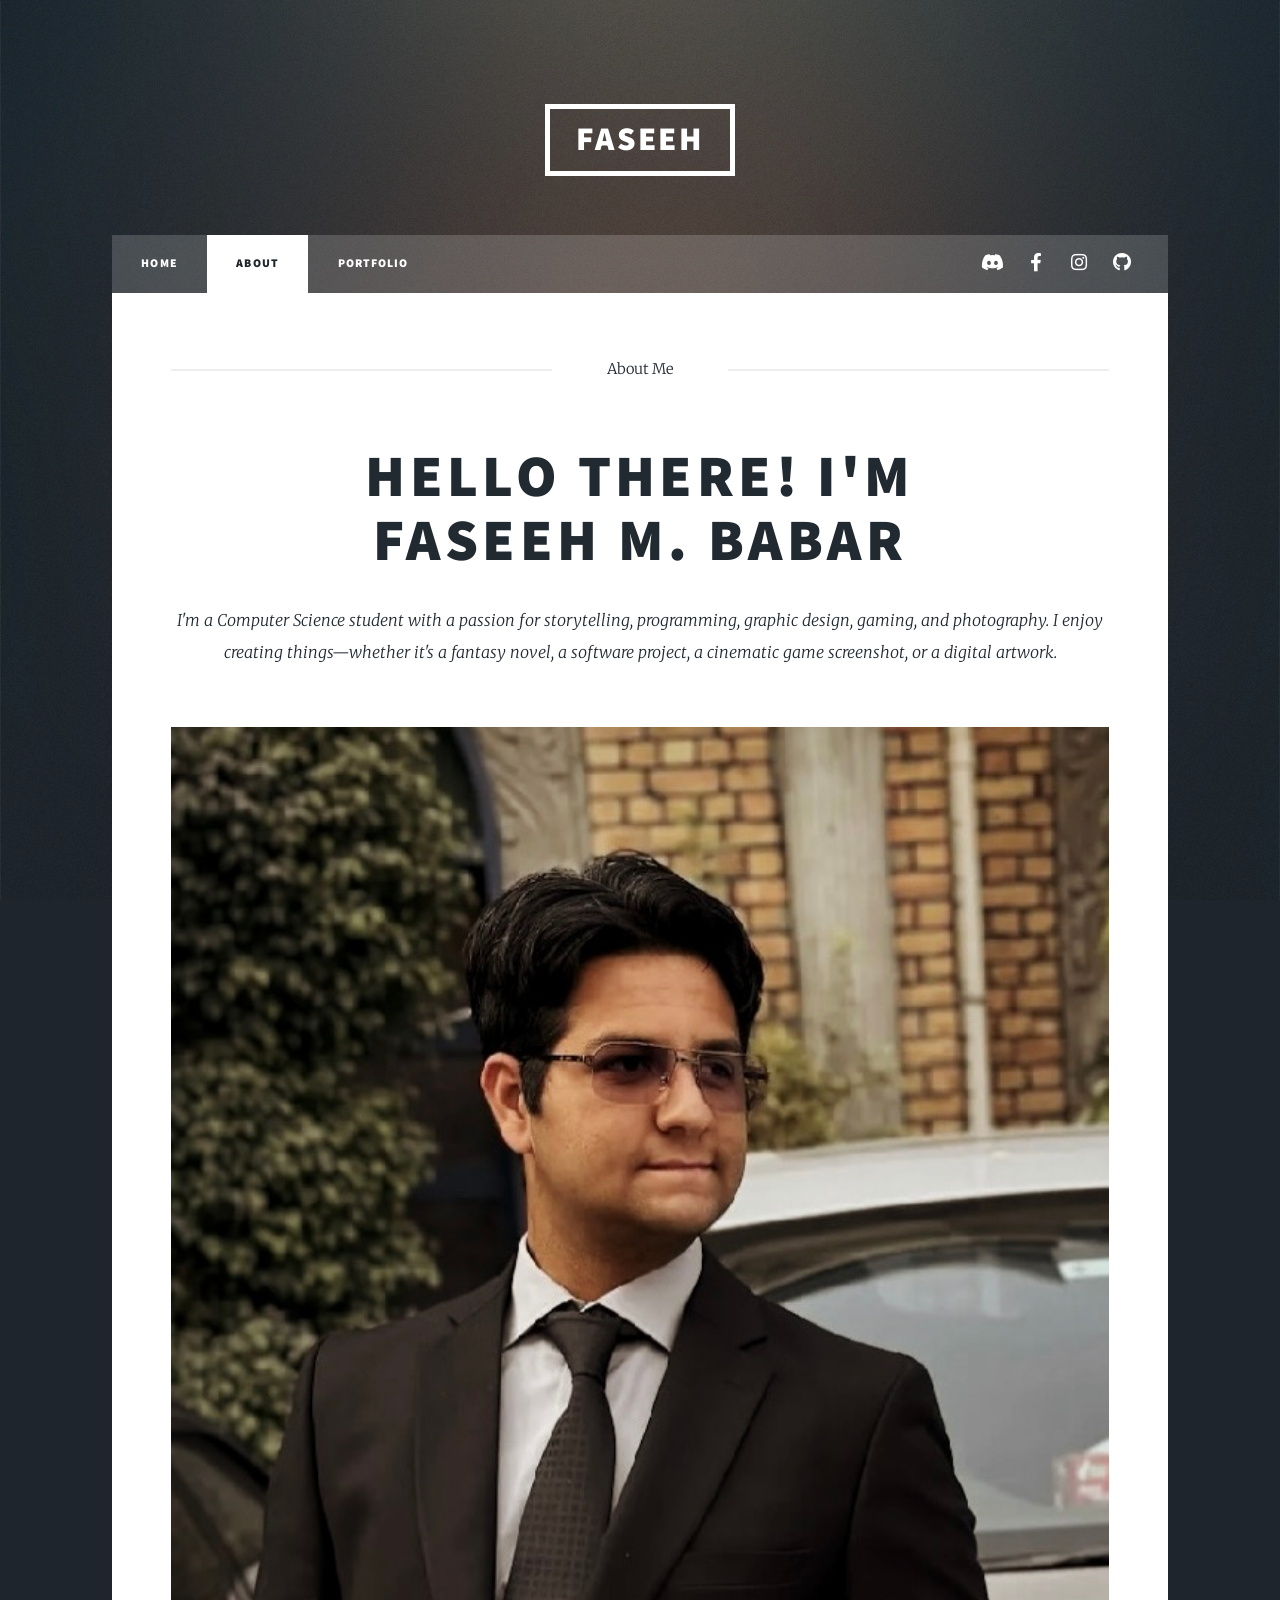
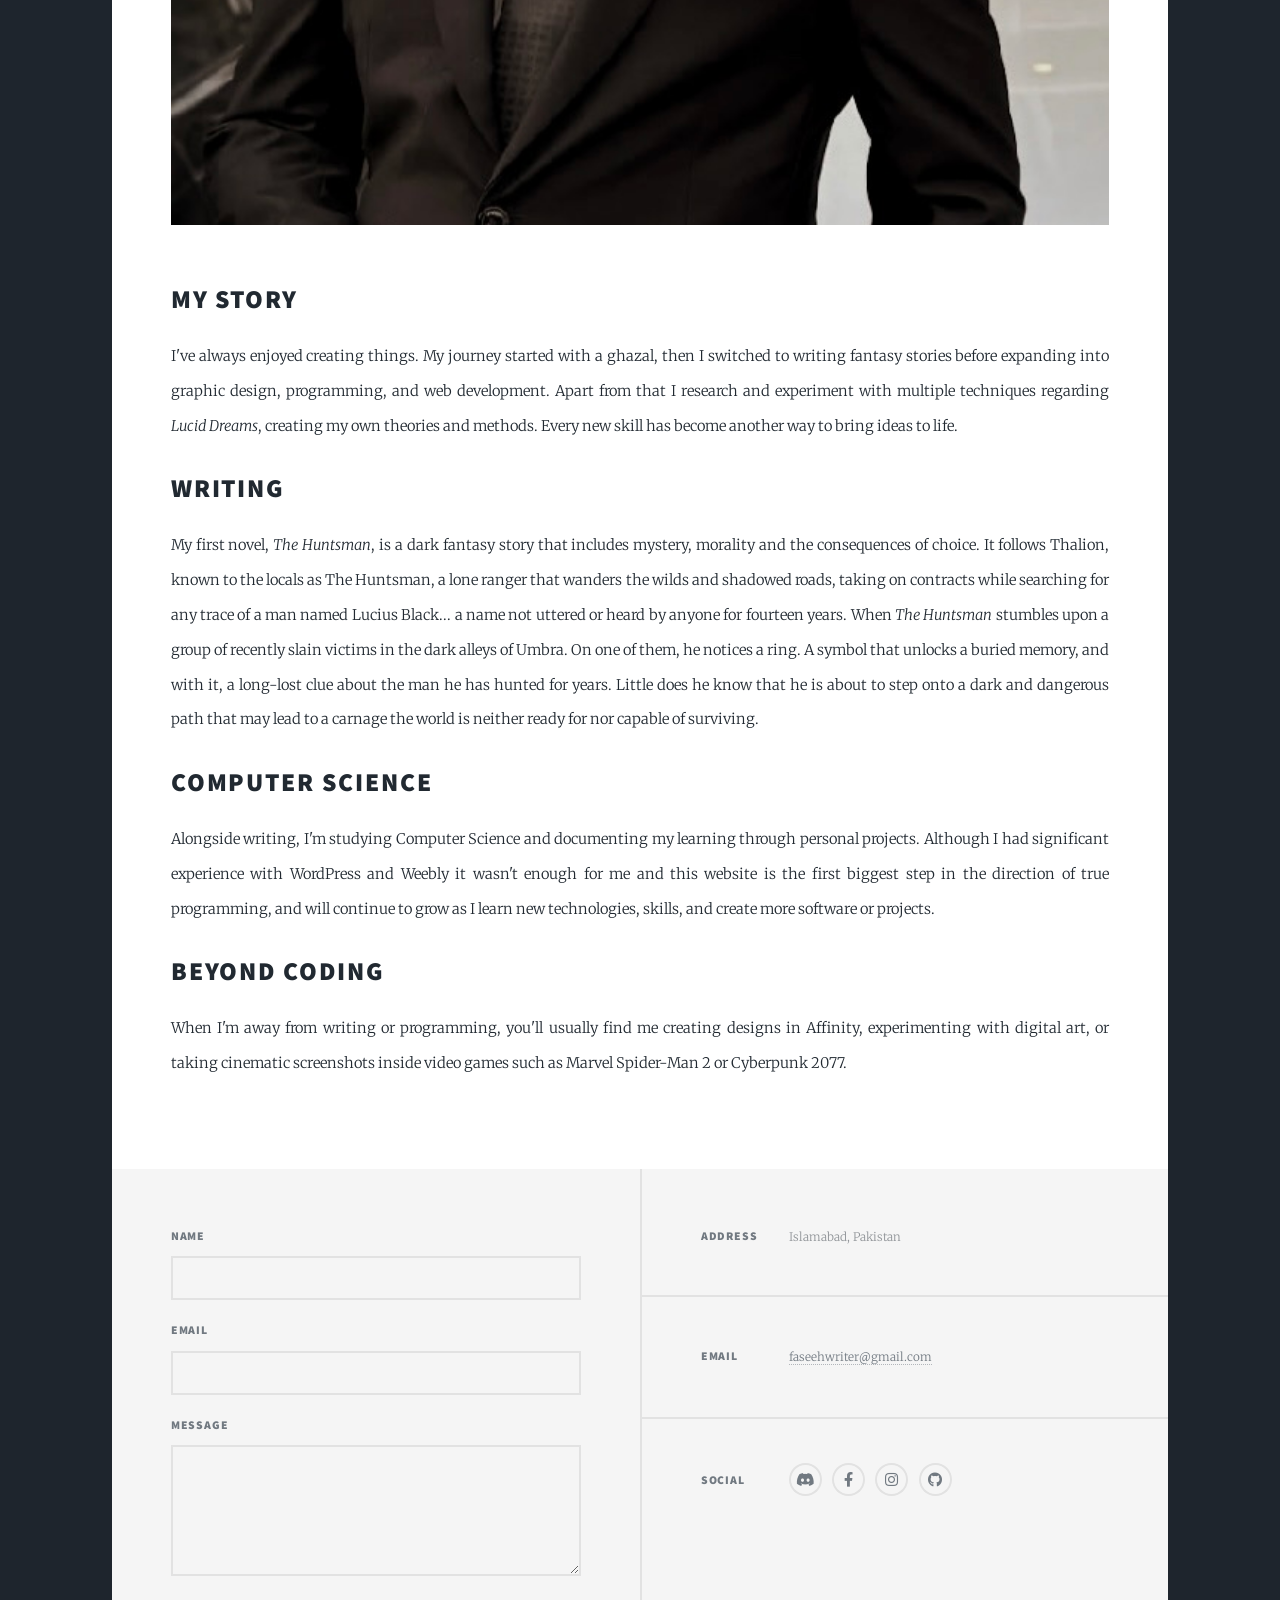
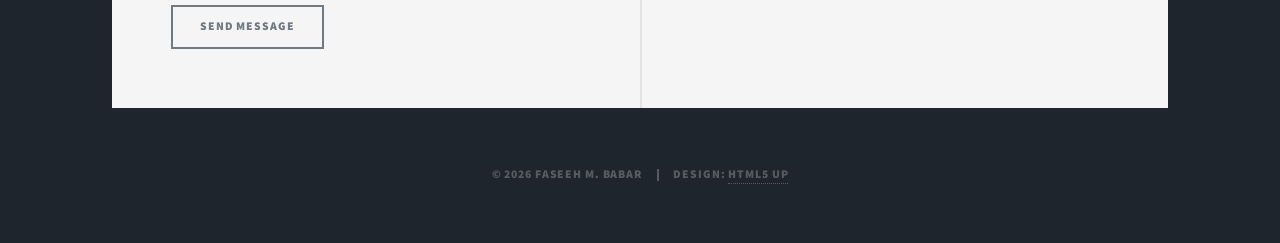
==== about.html @ bdb9bdc7 "Renamed files" ====
<!DOCTYPE HTML>
<!--
	Massively by HTML5 UP
	html5up.net | @ajlkn
	Free for personal and commercial use under the CCA 3.0 license (html5up.net/license)
-->
<html>
	<head>
		<title>About Faseeh Babar | Author, Writer &amp, Creator</title>
		<meta charset="utf-8" />
		<meta name="viewport" content="width=device-width, initial-scale=1" />
		<meta name="description" content="Learn more about Faseeh Babar, author of The Huntsman, and explore his journey as a Computer Science student, designer, and creator." />
		<meta name="author" content="Faseeh Babar" />
		<link rel="icon" href="images/favicon.png" type="image/png" />
		<link rel="canonical" href="https://faseehmbabar.github.io/about.html" />
		<link rel="stylesheet" href="assets/css/main.css" />
		<noscript><link rel="stylesheet" href="assets/css/noscript.css" /></noscript>
	</head>
	<body class="is-preload">

		<!-- Wrapper -->
			<div id="wrapper">

				<!-- Header -->
					<header id="header">
						<a href="index.html" class="logo">Faseeh</a>
					</header>

				<!-- Nav -->
					<nav id="nav">
						<ul class="links">
							<li><a href="index.html">Home</a></li>
							<li class="active"><a href="about.html">About</a></li>
							<li><a href="portfolio.html">Portfolio</a></li>
						</ul>
						<ul class="icons">
							<li><a href="https://discordapp.com/users/881889979343700059" class="icon brands fa-discord"><span class="label">Discord</span></a></li>
							<li><a href="https://facebook.com/faseeh.m.babar" class="icon brands fa-facebook-f"><span class="label">Facebook</span></a></li>
							<li><a href="https://instagram.com/faseeh.m.babar" class="icon brands fa-instagram"><span class="label">Instagram</span></a></li>
							<li><a href="https://github.com/faseehmbabar" class="icon brands fa-github"><span class="label">GitHub</span></a></li>
						</ul>
					</nav>

				<!-- Main -->
					<div id="main">

						<!-- Post -->
							<section class="post">
								<header class="major">
									<span class="date">About Me</span>
									<h1>Hello There! I'm<br />
									Faseeh M. Babar</h1>
									<p>I'm a Computer Science student with a passion for
                                    storytelling, programming, graphic design, gaming, and photography.
                                     I enjoy creating things—whether it's a fantasy novel, a software
    						        project, a cinematic game screenshot, or a digital artwork.</p>
								</header>
								<div class="image main"><img src="images/pic01.jpg" alt="Faseeh Muhammad Babar" /></div>
								<h2>My Story</h2>
								<p> I've always enjoyed creating things. My journey started with a ghazal, then I switched to writing fantasy stories before expanding into graphic design, programming, and web development. Apart from that I research and experiment with multiple techniques regarding <em>Lucid Dreams</em>, creating my own theories and methods. Every new skill has become another way to bring ideas to life.</p>
								<h2>Writing</h2>
								<p>My first novel, <em>The Huntsman</em>, is a dark fantasy story that includes mystery, morality and the consequences of choice. It follows Thalion, known to the locals as The Huntsman, a lone ranger that wanders the wilds and shadowed roads, taking on contracts while searching for any trace of a man named Lucius Black... a name not uttered or heard by anyone for fourteen years. When <em>The Huntsman</em> stumbles upon a group of recently slain victims in the dark alleys of Umbra. On one of them, he notices a ring. A symbol that unlocks a buried memory, and with it, a long-lost clue about the man he has hunted for years. Little does he know that he is about to step onto a dark and dangerous path that may lead to a carnage the world is neither ready for nor capable of surviving.</p>
								<h2>Computer Science</h2>
								<p>Alongside writing, I'm studying Computer Science and documenting my learning through personal projects. Although I had significant experience with WordPress and Weebly it wasn't enough for me and this website is the first biggest step in the direction of true programming, and will continue to grow as I learn new technologies, skills, and create more software or projects.</p>
								<h2>Beyond Coding</h2>
								<p>When I'm away from writing or programming, you'll usually find me creating designs in Affinity, experimenting with digital art, or taking cinematic screenshots inside video games such as Marvel Spider-Man 2 or Cyberpunk 2077.</p>
							</section>

					</div>

				<!-- Footer -->
					<footer id="footer">
						<section>
							<form method="post" action="#">
								<div class="fields">
									<div class="field">
										<label for="name">Name</label>
										<input type="text" name="name" id="name" />
									</div>
									<div class="field">
										<label for="email">Email</label>
										<input type="text" name="email" id="email" />
									</div>
									<div class="field">
										<label for="message">Message</label>
										<textarea name="message" id="message" rows="3"></textarea>
									</div>
								</div>
								<ul class="actions">
									<li><input type="submit" value="Send Message" /></li>
								</ul>
							</form>
						</section>
						<section class="split contact">
							<section class="alt">
								<h3>Address</h3>
								<p>Islamabad, Pakistan</p>
							</section>
							<section>
								<h3>Email</h3>
								<p><a href="mailto:faseehwriter@gmail.com">faseehwriter@gmail.com</a></p>
							</section>
							<section>
								<h3>Social</h3>
								<ul class="icons alt">
									<li><a href="https://discordapp.com/users/881889979343700059" class="icon brands alt fa-discord"><span class="label">Discord</span></a></li>
									<li><a href="https://facebook.com/faseeh.m.babar" class="icon brands alt fa-facebook-f"><span class="label">Facebook</span></a></li>
									<li><a href="https://instagram.com/faseeh.m.babar" class="icon brands alt fa-instagram"><span class="label">Instagram</span></a></li>
									<li><a href="https://github.com/faseehmbabar" class="icon brands alt fa-github"><span class="label">GitHub</span></a></li>
								</ul>
							</section>
						</section>
					</footer>

				<!-- Copyright -->
					<div id="copyright">
						<ul><li>&copy; 2026 Faseeh M. Babar</li><li>Design: <a href="https://html5up.net">HTML5 UP</a></li></ul>
					</div>

			</div>

		<!-- Scripts -->
			<script src="assets/js/jquery.min.js"></script>
			<script src="assets/js/jquery.scrollex.min.js"></script>
			<script src="assets/js/jquery.scrolly.min.js"></script>
			<script src="assets/js/browser.min.js"></script>
			<script src="assets/js/breakpoints.min.js"></script>
			<script src="assets/js/util.js"></script>
			<script src="assets/js/main.js"></script>

	</body>
</html>
---- assets/css/main.css ----
@import url(fontawesome-all.min.css);
@import url("https://fonts.googleapis.com/css?family=Merriweather:300,700,300italic,700italic|Source+Sans+Pro:900");

/*
	Massively by HTML5 UP
	html5up.net | @ajlkn
	Free for personal and commercial use under the CCA 3.0 license (html5up.net/license)
*/

html, body, div, span, applet, object,
iframe, h1, h2, h3, h4, h5, h6, p, blockquote,
pre, a, abbr, acronym, address, big, cite,
code, del, dfn, em, img, ins, kbd, q, s, samp,
small, strike, strong, sub, sup, tt, var, b,
u, i, center, dl, dt, dd, ol, ul, li, fieldset,
form, label, legend, table, caption, tbody,
tfoot, thead, tr, th, td, article, aside,
canvas, details, embed, figure, figcaption,
footer, header, hgroup, menu, nav, output, ruby,
section, summary, time, mark, audio, video {
	margin: 0;
	padding: 0;
	border: 0;
	font-size: 100%;
	font: inherit;
	vertical-align: baseline;}

article, aside, details, figcaption, figure,
footer, header, hgroup, menu, nav, section {
	display: block;}

body {
	line-height: 1;
}

ol, ul {
	list-style: none;
}

blockquote, q {
	quotes: none;
}

	blockquote:before, blockquote:after, q:before, q:after {
		content: '';
		content: none;
	}

table {
	border-collapse: collapse;
	border-spacing: 0;
}

body {
	-webkit-text-size-adjust: none;
}

mark {
	background-color: transparent;
	color: inherit;
}

input::-moz-focus-inner {
	border: 0;
	padding: 0;
}

input, select, textarea {
	-moz-appearance: none;
	-webkit-appearance: none;
	-ms-appearance: none;
	appearance: none;
}

/* Basic */

	@-ms-viewport {
		width: device-width;
	}

	body {
		-ms-overflow-style: scrollbar;
	}

	@media screen and (max-width: 480px) {

		html, body {
			min-width: 320px;
		}

	}

	html {
		box-sizing: border-box;
	}

	*, *:before, *:after {
		box-sizing: inherit;
	}

	body {
		background-color: #1e252d;
	}

		body.is-preload *, body.is-preload *:before, body.is-preload *:after {
			-moz-animation: none !important;
			-webkit-animation: none !important;
			-ms-animation: none !important;
			animation: none !important;
			-moz-transition: none !important;
			-webkit-transition: none !important;
			-ms-transition: none !important;
			transition: none !important;
		}

/* Type */

	html {
		font-size: 16pt;
	}

		@media screen and (max-width: 1680px) {

			html {
				font-size: 12pt;
			}

		}

		@media screen and (max-width: 1280px) {

			html {
				font-size: 11pt;
			}

		}

		@media screen and (max-width: 360px) {

			html {
				font-size: 10pt;
			}

		}

	body {
		color: #212931;
	}

	body, input, select, textarea {
		font-family: "Merriweather", Georgia, serif;
		font-weight: 300;
		font-size: 1rem;
		line-height: 2.375;
	}

	a {
		-moz-transition: color 0.2s ease-in-out, background-color 0.2s ease-in-out, border-color 0.2s ease-in-out, box-shadow 0.2s ease-in-out;
		-webkit-transition: color 0.2s ease-in-out, background-color 0.2s ease-in-out, border-color 0.2s ease-in-out, box-shadow 0.2s ease-in-out;
		-ms-transition: color 0.2s ease-in-out, background-color 0.2s ease-in-out, border-color 0.2s ease-in-out, box-shadow 0.2s ease-in-out;
		transition: color 0.2s ease-in-out, background-color 0.2s ease-in-out, border-color 0.2s ease-in-out, box-shadow 0.2s ease-in-out;
		border-bottom: dotted 1px;
		text-decoration: none;
	}

		a:hover {
			border-bottom-color: transparent;
		}

	strong, b {
		font-weight: 600;
	}

	em, i {
		font-style: italic;
	}

	p {
		text-align: justify;
		margin: 0 0 2rem 0;
	}

	h1, h2, h3, h4, h5, h6 {
		font-family: "Source Sans Pro", Helvetica, sans-serif;
		font-weight: 900;
		line-height: 1.5;
		letter-spacing: 0.075em;
		text-transform: uppercase;
		margin: 0 0 1rem 0;
	}

		h1 a, h2 a, h3 a, h4 a, h5 a, h6 a {
			border-bottom: 0;
			color: inherit;
			text-decoration: none;
		}

	h1 {
		font-size: 4rem;
		line-height: 1.1;
		margin: 0 0 2rem 0;
	}

	h2 {
		font-size: 1.75rem;
		line-height: 1.3;
		margin: 0 0 1.5rem 0;
	}

	h3 {
		font-size: 1.25rem;
		margin: 0 0 1.5rem 0;
	}

	h4 {
		font-size: 1rem;
	}

	h5 {
		font-size: 0.9rem;
	}

	h6 {
		font-size: 0.8rem;
	}

	sub {
		font-size: 0.8rem;
		position: relative;
		top: 0.5rem;
	}

	sup {
		font-size: 0.8rem;
		position: relative;
		top: -0.5rem;
	}

	blockquote {
		border-left: solid 4px;
		font-style: italic;
		margin: 0 0 2rem 0;
		padding: 0.5rem 0 0.5rem 2rem;
	}

	code {
		border: solid 2px;
		font-family: "Courier New", monospace;
		font-size: 0.9rem;
		margin: 0 0.25rem;
		padding: 0.25rem 0.65rem;
	}

	pre {
		-webkit-overflow-scrolling: touch;
		font-family: "Courier New", monospace;
		font-size: 0.9rem;
		margin: 0 0 2rem 0;
	}

		pre code {
			display: block;
			line-height: 1.75;
			padding: 1rem 1.5rem;
			overflow-x: auto;
		}

	hr {
		border: 0;
		border-bottom: solid 2px;
		margin: 3rem 0;
	}

		hr.major {
			margin: 5rem 0;
		}

	.align-left {
		text-align: left;
	}

	.align-center {
		text-align: center;
	}

	.align-right {
		text-align: right;
	}

	input, select, textarea {
		color: #212931;
	}

	a {
		color: #212931;
		border-bottom-color: rgba(33, 41, 49, 0.5);
	}

		a:hover {
			border-bottom-color: transparent;
			color: #18bfef !important;
		}

	strong, b {
		color: #212931;
	}

	h1, h2, h3, h4, h5, h6 {
		color: #212931;
	}

	blockquote {
		border-left-color: #eeeeee;
	}

	code {
		background: rgba(220, 220, 220, 0.25);
		border-color: #eeeeee;
	}

	hr {
		border-bottom-color: #eeeeee;
	}

/* Row */

	.row {
		display: flex;
		flex-wrap: wrap;
		box-sizing: border-box;
		align-items: stretch;
	}

		.row > * {
			box-sizing: border-box;
		}

		.row.gtr-uniform > * > :last-child {
			margin-bottom: 0;
		}

		.row.aln-left {
			justify-content: flex-start;
		}

		.row.aln-center {
			justify-content: center;
		}

		.row.aln-right {
			justify-content: flex-end;
		}

		.row.aln-top {
			align-items: flex-start;
		}

		.row.aln-middle {
			align-items: center;
		}

		.row.aln-bottom {
			align-items: flex-end;
		}

		.row > .imp {
			order: -1;
		}

		.row > .col-1 {
			width: 8.33333%;
		}

		.row > .off-1 {
			margin-left: 8.33333%;
		}

		.row > .col-2 {
			width: 16.66667%;
		}

		.row > .off-2 {
			margin-left: 16.66667%;
		}

		.row > .col-3 {
			width: 25%;
		}

		.row > .off-3 {
			margin-left: 25%;
		}

		.row > .col-4 {
			width: 33.33333%;
		}

		.row > .off-4 {
			margin-left: 33.33333%;
		}

		.row > .col-5 {
			width: 41.66667%;
		}

		.row > .off-5 {
			margin-left: 41.66667%;
		}

		.row > .col-6 {
			width: 50%;
		}

		.row > .off-6 {
			margin-left: 50%;
		}

		.row > .col-7 {
			width: 58.33333%;
		}

		.row > .off-7 {
			margin-left: 58.33333%;
		}

		.row > .col-8 {
			width: 66.66667%;
		}

		.row > .off-8 {
			margin-left: 66.66667%;
		}

		.row > .col-9 {
			width: 75%;
		}

		.row > .off-9 {
			margin-left: 75%;
		}

		.row > .col-10 {
			width: 83.33333%;
		}

		.row > .off-10 {
			margin-left: 83.33333%;
		}

		.row > .col-11 {
			width: 91.66667%;
		}

		.row > .off-11 {
			margin-left: 91.66667%;
		}

		.row > .col-12 {
			width: 100%;
		}

		.row > .off-12 {
			margin-left: 100%;
		}

		.row.gtr-0 {
			margin-top: 0;
			margin-left: 0rem;
		}

			.row.gtr-0 > * {
				padding: 0 0 0 0rem;
			}

			.row.gtr-0.gtr-uniform {
				margin-top: 0rem;
			}

				.row.gtr-0.gtr-uniform > * {
					padding-top: 0rem;
				}

		.row.gtr-25 {
			margin-top: 0;
			margin-left: -0.375rem;
		}

			.row.gtr-25 > * {
				padding: 0 0 0 0.375rem;
			}

			.row.gtr-25.gtr-uniform {
				margin-top: -0.375rem;
			}

				.row.gtr-25.gtr-uniform > * {
					padding-top: 0.375rem;
				}

		.row.gtr-50 {
			margin-top: 0;
			margin-left: -0.75rem;
		}

			.row.gtr-50 > * {
				padding: 0 0 0 0.75rem;
			}

			.row.gtr-50.gtr-uniform {
				margin-top: -0.75rem;
			}

				.row.gtr-50.gtr-uniform > * {
					padding-top: 0.75rem;
				}

		.row {
			margin-top: 0;
			margin-left: -1.5rem;
		}

			.row > * {
				padding: 0 0 0 1.5rem;
			}

			.row.gtr-uniform {
				margin-top: -1.5rem;
			}

				.row.gtr-uniform > * {
					padding-top: 1.5rem;
				}

		.row.gtr-150 {
			margin-top: 0;
			margin-left: -2.25rem;
		}

			.row.gtr-150 > * {
				padding: 0 0 0 2.25rem;
			}

			.row.gtr-150.gtr-uniform {
				margin-top: -2.25rem;
			}

				.row.gtr-150.gtr-uniform > * {
					padding-top: 2.25rem;
				}

		.row.gtr-200 {
			margin-top: 0;
			margin-left: -3rem;
		}

			.row.gtr-200 > * {
				padding: 0 0 0 3rem;
			}

			.row.gtr-200.gtr-uniform {
				margin-top: -3rem;
			}

				.row.gtr-200.gtr-uniform > * {
					padding-top: 3rem;
				}

		@media screen and (max-width: 1680px) {

			.row {
				display: flex;
				flex-wrap: wrap;
				box-sizing: border-box;
				align-items: stretch;
			}

				.row > * {
					box-sizing: border-box;
				}

				.row.gtr-uniform > * > :last-child {
					margin-bottom: 0;
				}

				.row.aln-left {
					justify-content: flex-start;
				}

				.row.aln-center {
					justify-content: center;
				}

				.row.aln-right {
					justify-content: flex-end;
				}

				.row.aln-top {
					align-items: flex-start;
				}

				.row.aln-middle {
					align-items: center;
				}

				.row.aln-bottom {
					align-items: flex-end;
				}

				.row > .imp-xlarge {
					order: -1;
				}

				.row > .col-1-xlarge {
					width: 8.33333%;
				}

				.row > .off-1-xlarge {
					margin-left: 8.33333%;
				}

				.row > .col-2-xlarge {
					width: 16.66667%;
				}

				.row > .off-2-xlarge {
					margin-left: 16.66667%;
				}

				.row > .col-3-xlarge {
					width: 25%;
				}

				.row > .off-3-xlarge {
					margin-left: 25%;
				}

				.row > .col-4-xlarge {
					width: 33.33333%;
				}

				.row > .off-4-xlarge {
					margin-left: 33.33333%;
				}

				.row > .col-5-xlarge {
					width: 41.66667%;
				}

				.row > .off-5-xlarge {
					margin-left: 41.66667%;
				}

				.row > .col-6-xlarge {
					width: 50%;
				}

				.row > .off-6-xlarge {
					margin-left: 50%;
				}

				.row > .col-7-xlarge {
					width: 58.33333%;
				}

				.row > .off-7-xlarge {
					margin-left: 58.33333%;
				}

				.row > .col-8-xlarge {
					width: 66.66667%;
				}

				.row > .off-8-xlarge {
					margin-left: 66.66667%;
				}

				.row > .col-9-xlarge {
					width: 75%;
				}

				.row > .off-9-xlarge {
					margin-left: 75%;
				}

				.row > .col-10-xlarge {
					width: 83.33333%;
				}

				.row > .off-10-xlarge {
					margin-left: 83.33333%;
				}

				.row > .col-11-xlarge {
					width: 91.66667%;
				}

				.row > .off-11-xlarge {
					margin-left: 91.66667%;
				}

				.row > .col-12-xlarge {
					width: 100%;
				}

				.row > .off-12-xlarge {
					margin-left: 100%;
				}

				.row.gtr-0 {
					margin-top: 0;
					margin-left: 0rem;
				}

					.row.gtr-0 > * {
						padding: 0 0 0 0rem;
					}

					.row.gtr-0.gtr-uniform {
						margin-top: 0rem;
					}

						.row.gtr-0.gtr-uniform > * {
							padding-top: 0rem;
						}

				.row.gtr-25 {
					margin-top: 0;
					margin-left: -0.375rem;
				}

					.row.gtr-25 > * {
						padding: 0 0 0 0.375rem;
					}

					.row.gtr-25.gtr-uniform {
						margin-top: -0.375rem;
					}

						.row.gtr-25.gtr-uniform > * {
							padding-top: 0.375rem;
						}

				.row.gtr-50 {
					margin-top: 0;
					margin-left: -0.75rem;
				}

					.row.gtr-50 > * {
						padding: 0 0 0 0.75rem;
					}

					.row.gtr-50.gtr-uniform {
						margin-top: -0.75rem;
					}

						.row.gtr-50.gtr-uniform > * {
							padding-top: 0.75rem;
						}

				.row {
					margin-top: 0;
					margin-left: -1.5rem;
				}

					.row > * {
						padding: 0 0 0 1.5rem;
					}

					.row.gtr-uniform {
						margin-top: -1.5rem;
					}

						.row.gtr-uniform > * {
							padding-top: 1.5rem;
						}

				.row.gtr-150 {
					margin-top: 0;
					margin-left: -2.25rem;
				}

					.row.gtr-150 > * {
						padding: 0 0 0 2.25rem;
					}

					.row.gtr-150.gtr-uniform {
						margin-top: -2.25rem;
					}

						.row.gtr-150.gtr-uniform > * {
							padding-top: 2.25rem;
						}

				.row.gtr-200 {
					margin-top: 0;
					margin-left: -3rem;
				}

					.row.gtr-200 > * {
						padding: 0 0 0 3rem;
					}

					.row.gtr-200.gtr-uniform {
						margin-top: -3rem;
					}

						.row.gtr-200.gtr-uniform > * {
							padding-top: 3rem;
						}

		}

		@media screen and (max-width: 1280px) {

			.row {
				display: flex;
				flex-wrap: wrap;
				box-sizing: border-box;
				align-items: stretch;
			}

				.row > * {
					box-sizing: border-box;
				}

				.row.gtr-uniform > * > :last-child {
					margin-bottom: 0;
				}

				.row.aln-left {
					justify-content: flex-start;
				}

				.row.aln-center {
					justify-content: center;
				}

				.row.aln-right {
					justify-content: flex-end;
				}

				.row.aln-top {
					align-items: flex-start;
				}

				.row.aln-middle {
					align-items: center;
				}

				.row.aln-bottom {
					align-items: flex-end;
				}

				.row > .imp-large {
					order: -1;
				}

				.row > .col-1-large {
					width: 8.33333%;
				}

				.row > .off-1-large {
					margin-left: 8.33333%;
				}

				.row > .col-2-large {
					width: 16.66667%;
				}

				.row > .off-2-large {
					margin-left: 16.66667%;
				}

				.row > .col-3-large {
					width: 25%;
				}

				.row > .off-3-large {
					margin-left: 25%;
				}

				.row > .col-4-large {
					width: 33.33333%;
				}

				.row > .off-4-large {
					margin-left: 33.33333%;
				}

				.row > .col-5-large {
					width: 41.66667%;
				}

				.row > .off-5-large {
					margin-left: 41.66667%;
				}

				.row > .col-6-large {
					width: 50%;
				}

				.row > .off-6-large {
					margin-left: 50%;
				}

				.row > .col-7-large {
					width: 58.33333%;
				}

				.row > .off-7-large {
					margin-left: 58.33333%;
				}

				.row > .col-8-large {
					width: 66.66667%;
				}

				.row > .off-8-large {
					margin-left: 66.66667%;
				}

				.row > .col-9-large {
					width: 75%;
				}

				.row > .off-9-large {
					margin-left: 75%;
				}

				.row > .col-10-large {
					width: 83.33333%;
				}

				.row > .off-10-large {
					margin-left: 83.33333%;
				}

				.row > .col-11-large {
					width: 91.66667%;
				}

				.row > .off-11-large {
					margin-left: 91.66667%;
				}

				.row > .col-12-large {
					width: 100%;
				}

				.row > .off-12-large {
					margin-left: 100%;
				}

				.row.gtr-0 {
					margin-top: 0;
					margin-left: 0rem;
				}

					.row.gtr-0 > * {
						padding: 0 0 0 0rem;
					}

					.row.gtr-0.gtr-uniform {
						margin-top: 0rem;
					}

						.row.gtr-0.gtr-uniform > * {
							padding-top: 0rem;
						}

				.row.gtr-25 {
					margin-top: 0;
					margin-left: -0.375rem;
				}

					.row.gtr-25 > * {
						padding: 0 0 0 0.375rem;
					}

					.row.gtr-25.gtr-uniform {
						margin-top: -0.375rem;
					}

						.row.gtr-25.gtr-uniform > * {
							padding-top: 0.375rem;
						}

				.row.gtr-50 {
					margin-top: 0;
					margin-left: -0.75rem;
				}

					.row.gtr-50 > * {
						padding: 0 0 0 0.75rem;
					}

					.row.gtr-50.gtr-uniform {
						margin-top: -0.75rem;
					}

						.row.gtr-50.gtr-uniform > * {
							padding-top: 0.75rem;
						}

				.row {
					margin-top: 0;
					margin-left: -1.5rem;
				}

					.row > * {
						padding: 0 0 0 1.5rem;
					}

					.row.gtr-uniform {
						margin-top: -1.5rem;
					}

						.row.gtr-uniform > * {
							padding-top: 1.5rem;
						}

				.row.gtr-150 {
					margin-top: 0;
					margin-left: -2.25rem;
				}

					.row.gtr-150 > * {
						padding: 0 0 0 2.25rem;
					}

					.row.gtr-150.gtr-uniform {
						margin-top: -2.25rem;
					}

						.row.gtr-150.gtr-uniform > * {
							padding-top: 2.25rem;
						}

				.row.gtr-200 {
					margin-top: 0;
					margin-left: -3rem;
				}

					.row.gtr-200 > * {
						padding: 0 0 0 3rem;
					}

					.row.gtr-200.gtr-uniform {
						margin-top: -3rem;
					}

						.row.gtr-200.gtr-uniform > * {
							padding-top: 3rem;
						}

		}

		@media screen and (max-width: 980px) {

			.row {
				display: flex;
				flex-wrap: wrap;
				box-sizing: border-box;
				align-items: stretch;
			}

				.row > * {
					box-sizing: border-box;
				}

				.row.gtr-uniform > * > :last-child {
					margin-bottom: 0;
				}

				.row.aln-left {
					justify-content: flex-start;
				}

				.row.aln-center {
					justify-content: center;
				}

				.row.aln-right {
					justify-content: flex-end;
				}

				.row.aln-top {
					align-items: flex-start;
				}

				.row.aln-middle {
					align-items: center;
				}

				.row.aln-bottom {
					align-items: flex-end;
				}

				.row > .imp-medium {
					order: -1;
				}

				.row > .col-1-medium {
					width: 8.33333%;
				}

				.row > .off-1-medium {
					margin-left: 8.33333%;
				}

				.row > .col-2-medium {
					width: 16.66667%;
				}

				.row > .off-2-medium {
					margin-left: 16.66667%;
				}

				.row > .col-3-medium {
					width: 25%;
				}

				.row > .off-3-medium {
					margin-left: 25%;
				}

				.row > .col-4-medium {
					width: 33.33333%;
				}

				.row > .off-4-medium {
					margin-left: 33.33333%;
				}

				.row > .col-5-medium {
					width: 41.66667%;
				}

				.row > .off-5-medium {
					margin-left: 41.66667%;
				}

				.row > .col-6-medium {
					width: 50%;
				}

				.row > .off-6-medium {
					margin-left: 50%;
				}

				.row > .col-7-medium {
					width: 58.33333%;
				}

				.row > .off-7-medium {
					margin-left: 58.33333%;
				}

				.row > .col-8-medium {
					width: 66.66667%;
				}

				.row > .off-8-medium {
					margin-left: 66.66667%;
				}

				.row > .col-9-medium {
					width: 75%;
				}

				.row > .off-9-medium {
					margin-left: 75%;
				}

				.row > .col-10-medium {
					width: 83.33333%;
				}

				.row > .off-10-medium {
					margin-left: 83.33333%;
				}

				.row > .col-11-medium {
					width: 91.66667%;
				}

				.row > .off-11-medium {
					margin-left: 91.66667%;
				}

				.row > .col-12-medium {
					width: 100%;
				}

				.row > .off-12-medium {
					margin-left: 100%;
				}

				.row.gtr-0 {
					margin-top: 0;
					margin-left: 0rem;
				}

					.row.gtr-0 > * {
						padding: 0 0 0 0rem;
					}

					.row.gtr-0.gtr-uniform {
						margin-top: 0rem;
					}

						.row.gtr-0.gtr-uniform > * {
							padding-top: 0rem;
						}

				.row.gtr-25 {
					margin-top: 0;
					margin-left: -0.375rem;
				}

					.row.gtr-25 > * {
						padding: 0 0 0 0.375rem;
					}

					.row.gtr-25.gtr-uniform {
						margin-top: -0.375rem;
					}

						.row.gtr-25.gtr-uniform > * {
							padding-top: 0.375rem;
						}

				.row.gtr-50 {
					margin-top: 0;
					margin-left: -0.75rem;
				}

					.row.gtr-50 > * {
						padding: 0 0 0 0.75rem;
					}

					.row.gtr-50.gtr-uniform {
						margin-top: -0.75rem;
					}

						.row.gtr-50.gtr-uniform > * {
							padding-top: 0.75rem;
						}

				.row {
					margin-top: 0;
					margin-left: -1.5rem;
				}

					.row > * {
						padding: 0 0 0 1.5rem;
					}

					.row.gtr-uniform {
						margin-top: -1.5rem;
					}

						.row.gtr-uniform > * {
							padding-top: 1.5rem;
						}

				.row.gtr-150 {
					margin-top: 0;
					margin-left: -2.25rem;
				}

					.row.gtr-150 > * {
						padding: 0 0 0 2.25rem;
					}

					.row.gtr-150.gtr-uniform {
						margin-top: -2.25rem;
					}

						.row.gtr-150.gtr-uniform > * {
							padding-top: 2.25rem;
						}

				.row.gtr-200 {
					margin-top: 0;
					margin-left: -3rem;
				}

					.row.gtr-200 > * {
						padding: 0 0 0 3rem;
					}

					.row.gtr-200.gtr-uniform {
						margin-top: -3rem;
					}

						.row.gtr-200.gtr-uniform > * {
							padding-top: 3rem;
						}

		}

		@media screen and (max-width: 736px) {

			.row {
				display: flex;
				flex-wrap: wrap;
				box-sizing: border-box;
				align-items: stretch;
			}

				.row > * {
					box-sizing: border-box;
				}

				.row.gtr-uniform > * > :last-child {
					margin-bottom: 0;
				}

				.row.aln-left {
					justify-content: flex-start;
				}

				.row.aln-center {
					justify-content: center;
				}

				.row.aln-right {
					justify-content: flex-end;
				}

				.row.aln-top {
					align-items: flex-start;
				}

				.row.aln-middle {
					align-items: center;
				}

				.row.aln-bottom {
					align-items: flex-end;
				}

				.row > .imp-small {
					order: -1;
				}

				.row > .col-1-small {
					width: 8.33333%;
				}

				.row > .off-1-small {
					margin-left: 8.33333%;
				}

				.row > .col-2-small {
					width: 16.66667%;
				}

				.row > .off-2-small {
					margin-left: 16.66667%;
				}

				.row > .col-3-small {
					width: 25%;
				}

				.row > .off-3-small {
					margin-left: 25%;
				}

				.row > .col-4-small {
					width: 33.33333%;
				}

				.row > .off-4-small {
					margin-left: 33.33333%;
				}

				.row > .col-5-small {
					width: 41.66667%;
				}

				.row > .off-5-small {
					margin-left: 41.66667%;
				}

				.row > .col-6-small {
					width: 50%;
				}

				.row > .off-6-small {
					margin-left: 50%;
				}

				.row > .col-7-small {
					width: 58.33333%;
				}

				.row > .off-7-small {
					margin-left: 58.33333%;
				}

				.row > .col-8-small {
					width: 66.66667%;
				}

				.row > .off-8-small {
					margin-left: 66.66667%;
				}

				.row > .col-9-small {
					width: 75%;
				}

				.row > .off-9-small {
					margin-left: 75%;
				}

				.row > .col-10-small {
					width: 83.33333%;
				}

				.row > .off-10-small {
					margin-left: 83.33333%;
				}

				.row > .col-11-small {
					width: 91.66667%;
				}

				.row > .off-11-small {
					margin-left: 91.66667%;
				}

				.row > .col-12-small {
					width: 100%;
				}

				.row > .off-12-small {
					margin-left: 100%;
				}

				.row.gtr-0 {
					margin-top: 0;
					margin-left: 0rem;
				}

					.row.gtr-0 > * {
						padding: 0 0 0 0rem;
					}

					.row.gtr-0.gtr-uniform {
						margin-top: 0rem;
					}

						.row.gtr-0.gtr-uniform > * {
							padding-top: 0rem;
						}

				.row.gtr-25 {
					margin-top: 0;
					margin-left: -0.375rem;
				}

					.row.gtr-25 > * {
						padding: 0 0 0 0.375rem;
					}

					.row.gtr-25.gtr-uniform {
						margin-top: -0.375rem;
					}

						.row.gtr-25.gtr-uniform > * {
							padding-top: 0.375rem;
						}

				.row.gtr-50 {
					margin-top: 0;
					margin-left: -0.75rem;
				}

					.row.gtr-50 > * {
						padding: 0 0 0 0.75rem;
					}

					.row.gtr-50.gtr-uniform {
						margin-top: -0.75rem;
					}

						.row.gtr-50.gtr-uniform > * {
							padding-top: 0.75rem;
						}

				.row {
					margin-top: 0;
					margin-left: -1.5rem;
				}

					.row > * {
						padding: 0 0 0 1.5rem;
					}

					.row.gtr-uniform {
						margin-top: -1.5rem;
					}

						.row.gtr-uniform > * {
							padding-top: 1.5rem;
						}

				.row.gtr-150 {
					margin-top: 0;
					margin-left: -2.25rem;
				}

					.row.gtr-150 > * {
						padding: 0 0 0 2.25rem;
					}

					.row.gtr-150.gtr-uniform {
						margin-top: -2.25rem;
					}

						.row.gtr-150.gtr-uniform > * {
							padding-top: 2.25rem;
						}

				.row.gtr-200 {
					margin-top: 0;
					margin-left: -3rem;
				}

					.row.gtr-200 > * {
						padding: 0 0 0 3rem;
					}

					.row.gtr-200.gtr-uniform {
						margin-top: -3rem;
					}

						.row.gtr-200.gtr-uniform > * {
							padding-top: 3rem;
						}

		}

		@media screen and (max-width: 480px) {

			.row {
				display: flex;
				flex-wrap: wrap;
				box-sizing: border-box;
				align-items: stretch;
			}

				.row > * {
					box-sizing: border-box;
				}

				.row.gtr-uniform > * > :last-child {
					margin-bottom: 0;
				}

				.row.aln-left {
					justify-content: flex-start;
				}

				.row.aln-center {
					justify-content: center;
				}

				.row.aln-right {
					justify-content: flex-end;
				}

				.row.aln-top {
					align-items: flex-start;
				}

				.row.aln-middle {
					align-items: center;
				}

				.row.aln-bottom {
					align-items: flex-end;
				}

				.row > .imp-xsmall {
					order: -1;
				}

				.row > .col-1-xsmall {
					width: 8.33333%;
				}

				.row > .off-1-xsmall {
					margin-left: 8.33333%;
				}

				.row > .col-2-xsmall {
					width: 16.66667%;
				}

				.row > .off-2-xsmall {
					margin-left: 16.66667%;
				}

				.row > .col-3-xsmall {
					width: 25%;
				}

				.row > .off-3-xsmall {
					margin-left: 25%;
				}

				.row > .col-4-xsmall {
					width: 33.33333%;
				}

				.row > .off-4-xsmall {
					margin-left: 33.33333%;
				}

				.row > .col-5-xsmall {
					width: 41.66667%;
				}

				.row > .off-5-xsmall {
					margin-left: 41.66667%;
				}

				.row > .col-6-xsmall {
					width: 50%;
				}

				.row > .off-6-xsmall {
					margin-left: 50%;
				}

				.row > .col-7-xsmall {
					width: 58.33333%;
				}

				.row > .off-7-xsmall {
					margin-left: 58.33333%;
				}

				.row > .col-8-xsmall {
					width: 66.66667%;
				}

				.row > .off-8-xsmall {
					margin-left: 66.66667%;
				}

				.row > .col-9-xsmall {
					width: 75%;
				}

				.row > .off-9-xsmall {
					margin-left: 75%;
				}

				.row > .col-10-xsmall {
					width: 83.33333%;
				}

				.row > .off-10-xsmall {
					margin-left: 83.33333%;
				}

				.row > .col-11-xsmall {
					width: 91.66667%;
				}

				.row > .off-11-xsmall {
					margin-left: 91.66667%;
				}

				.row > .col-12-xsmall {
					width: 100%;
				}

				.row > .off-12-xsmall {
					margin-left: 100%;
				}

				.row.gtr-0 {
					margin-top: 0;
					margin-left: 0rem;
				}

					.row.gtr-0 > * {
						padding: 0 0 0 0rem;
					}

					.row.gtr-0.gtr-uniform {
						margin-top: 0rem;
					}

						.row.gtr-0.gtr-uniform > * {
							padding-top: 0rem;
						}

				.row.gtr-25 {
					margin-top: 0;
					margin-left: -0.375rem;
				}

					.row.gtr-25 > * {
						padding: 0 0 0 0.375rem;
					}

					.row.gtr-25.gtr-uniform {
						margin-top: -0.375rem;
					}

						.row.gtr-25.gtr-uniform > * {
							padding-top: 0.375rem;
						}

				.row.gtr-50 {
					margin-top: 0;
					margin-left: -0.75rem;
				}

					.row.gtr-50 > * {
						padding: 0 0 0 0.75rem;
					}

					.row.gtr-50.gtr-uniform {
						margin-top: -0.75rem;
					}

						.row.gtr-50.gtr-uniform > * {
							padding-top: 0.75rem;
						}

				.row {
					margin-top: 0;
					margin-left: -1.5rem;
				}

					.row > * {
						padding: 0 0 0 1.5rem;
					}

					.row.gtr-uniform {
						margin-top: -1.5rem;
					}

						.row.gtr-uniform > * {
							padding-top: 1.5rem;
						}

				.row.gtr-150 {
					margin-top: 0;
					margin-left: -2.25rem;
				}

					.row.gtr-150 > * {
						padding: 0 0 0 2.25rem;
					}

					.row.gtr-150.gtr-uniform {
						margin-top: -2.25rem;
					}

						.row.gtr-150.gtr-uniform > * {
							padding-top: 2.25rem;
						}

				.row.gtr-200 {
					margin-top: 0;
					margin-left: -3rem;
				}

					.row.gtr-200 > * {
						padding: 0 0 0 3rem;
					}

					.row.gtr-200.gtr-uniform {
						margin-top: -3rem;
					}

						.row.gtr-200.gtr-uniform > * {
							padding-top: 3rem;
						}

		}

		@media screen and (max-width: 360px) {

			.row {
				display: flex;
				flex-wrap: wrap;
				box-sizing: border-box;
				align-items: stretch;
			}

				.row > * {
					box-sizing: border-box;
				}

				.row.gtr-uniform > * > :last-child {
					margin-bottom: 0;
				}

				.row.aln-left {
					justify-content: flex-start;
				}

				.row.aln-center {
					justify-content: center;
				}

				.row.aln-right {
					justify-content: flex-end;
				}

				.row.aln-top {
					align-items: flex-start;
				}

				.row.aln-middle {
					align-items: center;
				}

				.row.aln-bottom {
					align-items: flex-end;
				}

				.row > .imp-xxsmall {
					order: -1;
				}

				.row > .col-1-xxsmall {
					width: 8.33333%;
				}

				.row > .off-1-xxsmall {
					margin-left: 8.33333%;
				}

				.row > .col-2-xxsmall {
					width: 16.66667%;
				}

				.row > .off-2-xxsmall {
					margin-left: 16.66667%;
				}

				.row > .col-3-xxsmall {
					width: 25%;
				}

				.row > .off-3-xxsmall {
					margin-left: 25%;
				}

				.row > .col-4-xxsmall {
					width: 33.33333%;
				}

				.row > .off-4-xxsmall {
					margin-left: 33.33333%;
				}

				.row > .col-5-xxsmall {
					width: 41.66667%;
				}

				.row > .off-5-xxsmall {
					margin-left: 41.66667%;
				}

				.row > .col-6-xxsmall {
					width: 50%;
				}

				.row > .off-6-xxsmall {
					margin-left: 50%;
				}

				.row > .col-7-xxsmall {
					width: 58.33333%;
				}

				.row > .off-7-xxsmall {
					margin-left: 58.33333%;
				}

				.row > .col-8-xxsmall {
					width: 66.66667%;
				}

				.row > .off-8-xxsmall {
					margin-left: 66.66667%;
				}

				.row > .col-9-xxsmall {
					width: 75%;
				}

				.row > .off-9-xxsmall {
					margin-left: 75%;
				}

				.row > .col-10-xxsmall {
					width: 83.33333%;
				}

				.row > .off-10-xxsmall {
					margin-left: 83.33333%;
				}

				.row > .col-11-xxsmall {
					width: 91.66667%;
				}

				.row > .off-11-xxsmall {
					margin-left: 91.66667%;
				}

				.row > .col-12-xxsmall {
					width: 100%;
				}

				.row > .off-12-xxsmall {
					margin-left: 100%;
				}

				.row.gtr-0 {
					margin-top: 0;
					margin-left: 0rem;
				}

					.row.gtr-0 > * {
						padding: 0 0 0 0rem;
					}

					.row.gtr-0.gtr-uniform {
						margin-top: 0rem;
					}

						.row.gtr-0.gtr-uniform > * {
							padding-top: 0rem;
						}

				.row.gtr-25 {
					margin-top: 0;
					margin-left: -0.375rem;
				}

					.row.gtr-25 > * {
						padding: 0 0 0 0.375rem;
					}

					.row.gtr-25.gtr-uniform {
						margin-top: -0.375rem;
					}

						.row.gtr-25.gtr-uniform > * {
							padding-top: 0.375rem;
						}

				.row.gtr-50 {
					margin-top: 0;
					margin-left: -0.75rem;
				}

					.row.gtr-50 > * {
						padding: 0 0 0 0.75rem;
					}

					.row.gtr-50.gtr-uniform {
						margin-top: -0.75rem;
					}

						.row.gtr-50.gtr-uniform > * {
							padding-top: 0.75rem;
						}

				.row {
					margin-top: 0;
					margin-left: -1.5rem;
				}

					.row > * {
						padding: 0 0 0 1.5rem;
					}

					.row.gtr-uniform {
						margin-top: -1.5rem;
					}

						.row.gtr-uniform > * {
							padding-top: 1.5rem;
						}

				.row.gtr-150 {
					margin-top: 0;
					margin-left: -2.25rem;
				}

					.row.gtr-150 > * {
						padding: 0 0 0 2.25rem;
					}

					.row.gtr-150.gtr-uniform {
						margin-top: -2.25rem;
					}

						.row.gtr-150.gtr-uniform > * {
							padding-top: 2.25rem;
						}

				.row.gtr-200 {
					margin-top: 0;
					margin-left: -3rem;
				}

					.row.gtr-200 > * {
						padding: 0 0 0 3rem;
					}

					.row.gtr-200.gtr-uniform {
						margin-top: -3rem;
					}

						.row.gtr-200.gtr-uniform > * {
							padding-top: 3rem;
						}

		}

/* Box */

	.box {
		border: solid 2px;
		margin-bottom: 2rem;
		padding: 1.5rem;
	}

		.box > :last-child,
		.box > :last-child > :last-child,
		.box > :last-child > :last-child > :last-child {
			margin-bottom: 0;
		}

		.box.alt {
			border: 0;
			border-radius: 0;
			padding: 0;
		}

	.box {
		border-color: #eeeeee;
	}

/* Button */

	input[type="submit"],
	input[type="reset"],
	input[type="button"],
	button,
	.button {
		-moz-appearance: none;
		-webkit-appearance: none;
		-ms-appearance: none;
		appearance: none;
		-moz-transition: background-color 0.2s ease-in-out, box-shadow 0.2s ease-in-out, color 0.2s ease-in-out;
		-webkit-transition: background-color 0.2s ease-in-out, box-shadow 0.2s ease-in-out, color 0.2s ease-in-out;
		-ms-transition: background-color 0.2s ease-in-out, box-shadow 0.2s ease-in-out, color 0.2s ease-in-out;
		transition: background-color 0.2s ease-in-out, box-shadow 0.2s ease-in-out, color 0.2s ease-in-out;
		border: 0;
		border-radius: 0;
		cursor: pointer;
		display: inline-block;
		font-family: "Source Sans Pro", Helvetica, sans-serif;
		font-size: 0.8rem;
		font-weight: 900;
		letter-spacing: 0.075em;
		height: 3rem;
		line-height: 3rem;
		padding: 0 2rem;
		text-align: center;
		text-decoration: none;
		text-transform: uppercase;
		white-space: nowrap;
	}

		input[type="submit"].icon:before,
		input[type="reset"].icon:before,
		input[type="button"].icon:before,
		button.icon:before,
		.button.icon:before {
			margin-right: 0.5rem;
		}

		input[type="submit"].icon.solo,
		input[type="reset"].icon.solo,
		input[type="button"].icon.solo,
		button.icon.solo,
		.button.icon.solo {
			position: relative;
			width: 4rem;
			height: 4rem;
			line-height: 4rem;
			border-radius: 4rem;
			text-indent: 4rem;
			overflow: hidden;
			padding: 0;
			white-space: nowrap;
		}

			input[type="submit"].icon.solo:before,
			input[type="reset"].icon.solo:before,
			input[type="button"].icon.solo:before,
			button.icon.solo:before,
			.button.icon.solo:before {
				position: absolute;
				display: block;
				top: 0;
				left: 0;
				width: inherit;
				height: inherit;
				line-height: inherit;
				font-size: 1.25rem;
				margin-right: 0;
				text-align: center;
				text-indent: 0;
			}

		input[type="submit"].fit,
		input[type="reset"].fit,
		input[type="button"].fit,
		button.fit,
		.button.fit {
			width: 100%;
		}

		input[type="submit"].small,
		input[type="reset"].small,
		input[type="button"].small,
		button.small,
		.button.small {
			font-size: 0.7rem;
			height: 2.5rem;
			line-height: 2.5rem;
			padding: 0 1.5rem;
		}

		input[type="submit"].large,
		input[type="reset"].large,
		input[type="button"].large,
		button.large,
		.button.large {
			font-size: 0.9rem;
			height: 3.5rem;
			line-height: 3.5rem;
			padding: 0 2.75rem;
		}

		@media screen and (max-width: 980px) {

			input[type="submit"],
			input[type="reset"],
			input[type="button"],
			button,
			.button {
				font-size: 0.9rem;
				height: 3.25rem;
				line-height: 3.25rem;
			}

				input[type="submit"].large,
				input[type="reset"].large,
				input[type="button"].large,
				button.large,
				.button.large {
					font-size: 1rem;
					height: 3.75rem;
					line-height: 3.75rem;
				}

		}

		input[type="submit"].disabled, input[type="submit"]:disabled,
		input[type="reset"].disabled,
		input[type="reset"]:disabled,
		input[type="button"].disabled,
		input[type="button"]:disabled,
		button.disabled,
		button:disabled,
		.button.disabled,
		.button:disabled {
			pointer-events: none;
			opacity: 0.25;
		}

	input[type="submit"],
	input[type="reset"],
	input[type="button"],
	button,
	.button {
		background-color: transparent;
		box-shadow: inset 0 0 0 2px #212931;
		color: #212931 !important;
	}

		input[type="submit"]:hover,
		input[type="reset"]:hover,
		input[type="button"]:hover,
		button:hover,
		.button:hover {
			box-shadow: inset 0 0 0 2px #18bfef;
			color: #18bfef !important;
		}

		input[type="submit"].primary,
		input[type="reset"].primary,
		input[type="button"].primary,
		button.primary,
		.button.primary {
			background-color: #212931;
			box-shadow: none;
			color: #ffffff !important;
		}

			input[type="submit"].primary:hover,
			input[type="reset"].primary:hover,
			input[type="button"].primary:hover,
			button.primary:hover,
			.button.primary:hover {
				background-color: #18bfef;
			}

/* Form */

	form {
		margin: 0 0 2rem 0;
	}

		form > :last-child {
			margin-bottom: 0;
		}

		form > .fields {
			display: -moz-flex;
			display: -webkit-flex;
			display: -ms-flex;
			display: flex;
			-moz-flex-wrap: wrap;
			-webkit-flex-wrap: wrap;
			-ms-flex-wrap: wrap;
			flex-wrap: wrap;
			width: calc(100% + 3rem);
			margin: -1.5rem 0 2rem -1.5rem;
		}

			form > .fields > .field {
				-moz-flex-grow: 0;
				-webkit-flex-grow: 0;
				-ms-flex-grow: 0;
				flex-grow: 0;
				-moz-flex-shrink: 0;
				-webkit-flex-shrink: 0;
				-ms-flex-shrink: 0;
				flex-shrink: 0;
				padding: 1.5rem 0 0 1.5rem;
				width: calc(100% - 1.5rem);
			}

				form > .fields > .field.half {
					width: calc(50% - 0.75rem);
				}

				form > .fields > .field.third {
					width: calc(100%/3 - 0.5rem);
				}

				form > .fields > .field.quarter {
					width: calc(25% - 0.375rem);
				}

		@media screen and (max-width: 480px) {

			form > .fields {
				width: calc(100% + 3rem);
				margin: -1.5rem 0 2rem -1.5rem;
			}

				form > .fields > .field {
					padding: 1.5rem 0 0 1.5rem;
					width: calc(100% - 1.5rem);
				}

					form > .fields > .field.half {
						width: calc(100% - 1.5rem);
					}

					form > .fields > .field.third {
						width: calc(100% - 1.5rem);
					}

					form > .fields > .field.quarter {
						width: calc(100% - 1.5rem);
					}

		}

	label {
		display: block;
		font-family: "Source Sans Pro", Helvetica, sans-serif;
		font-weight: 900;
		line-height: 1.5;
		letter-spacing: 0.075em;
		font-size: 0.8rem;
		text-transform: uppercase;
		margin: 0 0 0.75rem 0;
	}

		@media screen and (max-width: 980px) {

			label {
				font-size: 0.9rem;
			}

		}

	input[type="text"],
	input[type="password"],
	input[type="email"],
	select,
	textarea {
		-moz-appearance: none;
		-webkit-appearance: none;
		-ms-appearance: none;
		appearance: none;
		background: transparent;
		border-radius: 0;
		border: solid 2px;
		color: inherit;
		display: block;
		outline: 0;
		padding: 0 1rem;
		text-decoration: none;
		width: 100%;
	}

		input[type="text"]:invalid,
		input[type="password"]:invalid,
		input[type="email"]:invalid,
		select:invalid,
		textarea:invalid {
			box-shadow: none;
		}

	select {
		background-size: 1.25rem;
		background-repeat: no-repeat;
		background-position: calc(100% - 1rem) center;
		height: 3rem;
		padding-right: 3rem;
		text-overflow: ellipsis;
	}

		select:focus::-ms-value {
			background-color: transparent;
		}

		select::-ms-expand {
			display: none;
		}

	input[type="text"],
	input[type="password"],
	input[type="email"],
	select {
		height: 3rem;
	}

	textarea {
		padding: 0.75rem 1rem;
	}

	input[type="checkbox"],
	input[type="radio"] {
		-moz-appearance: none;
		-webkit-appearance: none;
		-ms-appearance: none;
		appearance: none;
		display: block;
		float: left;
		margin-right: -2rem;
		opacity: 0;
		width: 1rem;
		z-index: -1;
	}

		input[type="checkbox"] + label,
		input[type="radio"] + label {
			text-decoration: none;
			cursor: pointer;
			display: inline-block;
			font-size: 1rem;
			letter-spacing: 0;
			font-family: "Merriweather", Georgia, serif;
			text-transform: none;
			font-weight: 300;
			padding-left: 2.8rem;
			padding-right: 1rem;
			position: relative;
		}

			input[type="checkbox"] + label:before,
			input[type="radio"] + label:before {
				-moz-osx-font-smoothing: grayscale;
				-webkit-font-smoothing: antialiased;
				display: inline-block;
				font-style: normal;
				font-variant: normal;
				text-rendering: auto;
				line-height: 1;
				text-transform: none !important;
				font-family: 'Font Awesome 5 Free';
				font-weight: 900;
			}

			input[type="checkbox"] + label:before,
			input[type="radio"] + label:before {
				border-radius: 0;
				border: solid 2px;
				content: '';
				display: inline-block;
				font-size: 0.8rem;
				height: 1.8rem;
				left: 0;
				line-height: 1.65rem;
				position: absolute;
				text-align: center;
				top: -0.125rem;
				width: 1.8rem;
			}

		input[type="checkbox"]:checked + label:before,
		input[type="radio"]:checked + label:before {
			content: '\f00c';
		}

	input[type="checkbox"] + label:before {
		border-radius: 0;
	}

	input[type="radio"] + label:before {
		border-radius: 100%;
	}

	::-webkit-input-placeholder {
		opacity: 1.0;
	}

	:-moz-placeholder {
		opacity: 1.0;
	}

	::-moz-placeholder {
		opacity: 1.0;
	}

	:-ms-input-placeholder {
		opacity: 1.0;
	}

	label {
		color: #212931;
	}

	input[type="text"],
	input[type="password"],
	input[type="email"],
	select,
	textarea {
		border-color: #eeeeee;
	}

		input[type="text"]:focus,
		input[type="password"]:focus,
		input[type="email"]:focus,
		select:focus,
		textarea:focus {
			border-color: #18bfef;
		}

	select {
		background-image: url("data:image/svg+xml;charset=utf8,%3Csvg xmlns='http://www.w3.org/2000/svg' width='40' height='40' preserveAspectRatio='none' viewBox='0 0 40 40'%3E%3Cpath d='M9.4,12.3l10.4,10.4l10.4-10.4c0.2-0.2,0.5-0.4,0.9-0.4c0.3,0,0.6,0.1,0.9,0.4l3.3,3.3c0.2,0.2,0.4,0.5,0.4,0.9 c0,0.4-0.1,0.6-0.4,0.9L20.7,31.9c-0.2,0.2-0.5,0.4-0.9,0.4c-0.3,0-0.6-0.1-0.9-0.4L4.3,17.3c-0.2-0.2-0.4-0.5-0.4-0.9 c0-0.4,0.1-0.6,0.4-0.9l3.3-3.3c0.2-0.2,0.5-0.4,0.9-0.4S9.1,12.1,9.4,12.3z' fill='%23eeeeee' /%3E%3C/svg%3E");
	}

		select option {
			background-color: #ffffff;
			color: #212931;
		}

	.select-wrapper:before {
		color: #eeeeee;
	}

	input[type="checkbox"] + label,
	input[type="radio"] + label {
		color: #212931;
	}

		input[type="checkbox"] + label:before,
		input[type="radio"] + label:before {
			border-color: #eeeeee;
		}

	input[type="checkbox"]:checked + label:before,
	input[type="radio"]:checked + label:before {
		background-color: #212931;
		border-color: #212931;
		color: #ffffff;
	}

	input[type="checkbox"]:focus + label:before,
	input[type="radio"]:focus + label:before {
		border-color: #18bfef;
	}

	::-webkit-input-placeholder {
		color: #909498 !important;
	}

	:-moz-placeholder {
		color: #909498 !important;
	}

	::-moz-placeholder {
		color: #909498 !important;
	}

	:-ms-input-placeholder {
		color: #909498 !important;
	}

	.formerize-placeholder {
		color: #909498 !important;
	}

/* Icon */

	.icon {
		text-decoration: none;
		border-bottom: none;
		position: relative;
	}

		.icon:before {
			-moz-osx-font-smoothing: grayscale;
			-webkit-font-smoothing: antialiased;
			display: inline-block;
			font-style: normal;
			font-variant: normal;
			text-rendering: auto;
			line-height: 1;
			text-transform: none !important;
			font-family: 'Font Awesome 5 Free';
			font-weight: 400;
		}

		.icon > .label {
			display: none;
		}

		.icon:before {
			line-height: inherit;
		}

		.icon.solid:before {
			font-weight: 900;
		}

		.icon.brands:before {
			font-family: 'Font Awesome 5 Brands';
		}

/* Image */

	.image {
		border: 0;
		display: inline-block;
		position: relative;
	}

		.image img {
			display: block;
		}

		.image.left, .image.right {
			max-width: 40%;
		}

			.image.left img, .image.right img {
				width: 100%;
			}

		.image.left {
			float: left;
			margin: 0 2rem 2rem 0;
			top: 0.75rem;
		}

		.image.right {
			float: right;
			margin: 0 0 2rem 2rem;
			top: 0.75rem;
		}

		.image.fit {
			display: block;
			margin: 2.5rem 0;
			width: 100%;
		}

			.image.fit:first-child {
				margin-top: 0;
			}

			.image.fit img {
				width: 100%;
			}

		.image.main {
			display: block;
			margin: 4rem 0;
			width: 100%;
		}

			.image.main:first-child {
				margin-top: 0;
			}

			.image.main img {
				width: 100%;
			}

		@media screen and (max-width: 736px) {

			.image.fit {
				margin: 2rem 0;
			}

			.image.main {
				margin: 2rem 0;
			}

		}

	a.image {
		overflow: hidden;
	}

		a.image img {
			-moz-transition: -moz-transform 0.2s ease-out;
			-webkit-transition: -webkit-transform 0.2s ease-out;
			-ms-transition: -ms-transform 0.2s ease-out;
			transition: transform 0.2s ease-out;
		}

		a.image:hover img {
			-moz-transform: scale(1.05);
			-webkit-transform: scale(1.05);
			-ms-transform: scale(1.05);
			transform: scale(1.05);
		}

/* Actions */

	ul.actions {
		display: -moz-flex;
		display: -webkit-flex;
		display: -ms-flex;
		display: flex;
		cursor: default;
		list-style: none;
		margin-left: -1rem;
		padding-left: 0;
	}

		ul.actions li {
			padding: 0 0 0 1rem;
			vertical-align: middle;
		}

		ul.actions.special {
			-moz-justify-content: center;
			-webkit-justify-content: center;
			-ms-justify-content: center;
			justify-content: center;
			width: 100%;
			margin-left: 0;
		}

			ul.actions.special li:first-child {
				padding-left: 0;
			}

		ul.actions.stacked {
			-moz-flex-direction: column;
			-webkit-flex-direction: column;
			-ms-flex-direction: column;
			flex-direction: column;
			margin-left: 0;
		}

			ul.actions.stacked li {
				padding: 1.3rem 0 0 0;
			}

				ul.actions.stacked li:first-child {
					padding-top: 0;
				}

		ul.actions.fit {
			width: calc(100% + 1rem);
		}

			ul.actions.fit li {
				-moz-flex-grow: 1;
				-webkit-flex-grow: 1;
				-ms-flex-grow: 1;
				flex-grow: 1;
				-moz-flex-shrink: 1;
				-webkit-flex-shrink: 1;
				-ms-flex-shrink: 1;
				flex-shrink: 1;
				width: 100%;
			}

				ul.actions.fit li > * {
					width: 100%;
				}

			ul.actions.fit.stacked {
				width: 100%;
			}

		@media screen and (max-width: 480px) {

			ul.actions:not(.fixed) {
				-moz-flex-direction: column;
				-webkit-flex-direction: column;
				-ms-flex-direction: column;
				flex-direction: column;
				margin-left: 0;
				width: 100% !important;
			}

				ul.actions:not(.fixed) li {
					-moz-flex-grow: 1;
					-webkit-flex-grow: 1;
					-ms-flex-grow: 1;
					flex-grow: 1;
					-moz-flex-shrink: 1;
					-webkit-flex-shrink: 1;
					-ms-flex-shrink: 1;
					flex-shrink: 1;
					padding: 1rem 0 0 0;
					text-align: center;
					width: 100%;
				}

					ul.actions:not(.fixed) li > * {
						width: 100%;
					}

					ul.actions:not(.fixed) li:first-child {
						padding-top: 0;
					}

					ul.actions:not(.fixed) li input[type="submit"],
					ul.actions:not(.fixed) li input[type="reset"],
					ul.actions:not(.fixed) li input[type="button"],
					ul.actions:not(.fixed) li button,
					ul.actions:not(.fixed) li .button {
						width: 100%;
					}

						ul.actions:not(.fixed) li input[type="submit"].icon:before,
						ul.actions:not(.fixed) li input[type="reset"].icon:before,
						ul.actions:not(.fixed) li input[type="button"].icon:before,
						ul.actions:not(.fixed) li button.icon:before,
						ul.actions:not(.fixed) li .button.icon:before {
							margin-left: -0.5rem;
						}

		}

/* Icons */

	ul.icons {
		cursor: default;
		list-style: none;
		padding-left: 0;
	}

		ul.icons li {
			display: inline-block;
			padding: 0 0.5rem 0 0;
			vertical-align: middle;
		}

			ul.icons li:last-child {
				padding-right: 0;
			}

			ul.icons li .icon:before {
				width: 2.25rem;
				height: 2.25rem;
				line-height: 2.25rem;
				display: inline-block;
				text-align: center;
				border-radius: 100%;
				font-size: 1.25rem;
			}

		ul.icons.alt li .icon:before {
			-moz-transition: color 0.2s ease-in-out, background-color 0.2s ease-in-out, border-color 0.2s ease-in-out, box-shadow 0.2s ease-in-out;
			-webkit-transition: color 0.2s ease-in-out, background-color 0.2s ease-in-out, border-color 0.2s ease-in-out, box-shadow 0.2s ease-in-out;
			-ms-transition: color 0.2s ease-in-out, background-color 0.2s ease-in-out, border-color 0.2s ease-in-out, box-shadow 0.2s ease-in-out;
			transition: color 0.2s ease-in-out, background-color 0.2s ease-in-out, border-color 0.2s ease-in-out, box-shadow 0.2s ease-in-out;
			font-size: 1rem;
		}

/* List */

	ol {
		list-style: decimal;
		margin: 0 0 2rem 0;
		padding-left: 1.25rem;
	}

		ol li {
			padding-left: 0.25rem;
		}

	ul {
		list-style: disc;
		margin: 0 0 2rem 0;
		padding-left: 1rem;
	}

		ul li {
			padding-left: 0.5rem;
		}

		ul.divided {
			list-style: none;
			padding-left: 0;
		}

			ul.divided li {
				border-top: solid 1px;
				padding: 0.5rem 0;
			}

				ul.divided li:first-child {
					border-top: 0;
					padding-top: 0;
				}

	dl {
		margin: 0 0 2rem 0;
	}

		dl dt {
			display: block;
			font-weight: 600;
			margin: 0 0 1rem 0;
		}

		dl dd {
			margin-left: 2rem;
		}

	ul.divided li {
		border-top-color: #eeeeee;
	}

	ul.icons li a.icon:hover:before {
		color: #18bfef;
	}

	ul.icons.alt li .icon:before {
		box-shadow: inset 0 0 0 2px #eeeeee;
	}

	ul.icons.alt li a.icon:hover:before {
		box-shadow: inset 0 0 0 2px #18bfef;
	}

/* Section/Article */

	section.special, article.special {
		text-align: center;
	}

	header {
		cursor: default;
	}

		header > .date {
			display: block;
			font-size: 0.8rem;
			height: 1;
			margin: 0 0 1rem 0;
			position: relative;
		}

		header > p {
			font-style: italic;
		}

		header > h1 + p {
			font-size: 1.1rem;
			margin-top: -0.5rem;
			line-height: 2;
		}

		header > h2 + p {
			font-size: 1rem;
			margin-top: -0.75rem;
		}

		header > h3 + p {
			font-size: 0.9rem;
			margin-top: -0.75rem;
		}

		header > h4 + p {
			font-size: 0.8rem;
			margin-top: -0.75rem;
		}

		header.major {
			margin: 0 0 4rem 0;
			text-align: center;
		}

			header.major > :last-child {
				margin-bottom: 0;
			}

			header.major > p {
				margin-top: 0;
				text-align: center;
			}

			header.major > .date {
				font-size: 1rem;
				margin: 0 0 4rem 0;
			}

				header.major > .date:before, header.major > .date:after {
					content: '';
					display: block;
					position: absolute;
					top: 50%;
					width: calc(50% - 6rem);
					border-top: solid 2px;
				}

				header.major > .date:before {
					left: 0;
				}

				header.major > .date:after {
					right: 0;
				}

		@media screen and (max-width: 980px) {

			header br {
				display: none;
			}

		}

		@media screen and (max-width: 736px) {

			header.major {
				margin: 0 0 2rem 0;
			}

		}

	header.major .date:before, header.major .date:after {
		border-top-color: #eeeeee;
	}

/* Table */

	.table-wrapper {
		-webkit-overflow-scrolling: touch;
		overflow-x: auto;
	}

	table {
		margin: 0 0 2rem 0;
		width: 100%;
	}

		table tbody tr {
			border: solid 1px;
			border-left: 0;
			border-right: 0;
		}

		table td {
			padding: 0.75rem 0.75rem;
		}

		table th {
			font-family: "Source Sans Pro", Helvetica, sans-serif;
			font-size: 0.8rem;
			font-weight: 900;
			letter-spacing: 0.075em;
			line-height: 1.5;
			padding: 0 0.75rem 0.75rem 0.75rem;
			text-align: left;
			text-transform: uppercase;
		}

			@media screen and (max-width: 980px) {

				table th {
					font-size: 0.9rem;
				}

			}

		table thead {
			border-bottom: solid 2px;
		}

		table tfoot {
			border-top: solid 2px;
		}

		table.alt {
			border-collapse: separate;
		}

			table.alt tbody tr td {
				border: solid 1px;
				border-left-width: 0;
				border-top-width: 0;
			}

				table.alt tbody tr td:first-child {
					border-left-width: 1px;
				}

			table.alt tbody tr:first-child td {
				border-top-width: 1px;
			}

			table.alt thead {
				border-bottom: 0;
			}

			table.alt tfoot {
				border-top: 0;
			}

	table tbody tr {
		border-color: #eeeeee;
	}

		table tbody tr:nth-child(2n + 1) {
			background-color: rgba(220, 220, 220, 0.25);
		}

	table th {
		color: #212931;
	}

	table thead {
		border-bottom-color: #eeeeee;
	}

	table tfoot {
		border-top-color: #eeeeee;
	}

	table.alt tbody tr td {
		border-color: #eeeeee;
	}

/* Pagination */

	.pagination {
		display: -moz-inline-flex;
		display: -webkit-inline-flex;
		display: -ms-inline-flex;
		display: inline-flex;
		-moz-user-select: none;
		-webkit-user-select: none;
		-ms-user-select: none;
		user-select: none;
		cursor: default;
		list-style: none;
		margin: 0 0 2rem 2px;
		padding: 0;
	}

		.pagination a, .pagination span {
			-moz-transition: background-color 0.2s ease-in-out, border-color 0.2s ease-in-out, box-shadow 0.2s ease-in-out, color 0.2s ease-in-out;
			-webkit-transition: background-color 0.2s ease-in-out, border-color 0.2s ease-in-out, box-shadow 0.2s ease-in-out, color 0.2s ease-in-out;
			-ms-transition: background-color 0.2s ease-in-out, border-color 0.2s ease-in-out, box-shadow 0.2s ease-in-out, color 0.2s ease-in-out;
			transition: background-color 0.2s ease-in-out, border-color 0.2s ease-in-out, box-shadow 0.2s ease-in-out, color 0.2s ease-in-out;
			border: solid 2px;
			display: inline-block;
			font-family: "Source Sans Pro", Helvetica, sans-serif;
			font-size: 0.8rem;
			font-weight: 900;
			height: 3rem;
			letter-spacing: 0.075em;
			line-height: calc(3rem - 4px);
			margin-left: -2px;
			min-width: 3rem;
			position: relative;
			text-align: center;
			text-decoration: none;
			text-transform: uppercase;
		}

		.pagination .next, .pagination .previous {
			text-decoration: none;
			padding: 0 1.75rem;
		}

			.pagination .next:before, .pagination .previous:before {
				-moz-osx-font-smoothing: grayscale;
				-webkit-font-smoothing: antialiased;
				display: inline-block;
				font-style: normal;
				font-variant: normal;
				text-rendering: auto;
				line-height: 1;
				text-transform: none !important;
				font-family: 'Font Awesome 5 Free';
				font-weight: 900;
			}

			.pagination .next:before, .pagination .previous:before {
				display: inline-block;
				color: inherit !important;
				line-height: inherit;
			}

		.pagination .previous:before {
			content: '\f104';
			margin-right: 0.9375em;
		}

		.pagination .next:before {
			content: '\f105';
			float: right;
			margin-left: 0.9375em;
		}

		@media screen and (max-width: 980px) {

			.pagination a, .pagination span {
				font-size: 0.9rem;
			}

		}

		@media screen and (max-width: 480px) {

			.pagination .page, .pagination .extra {
				display: none;
			}

		}

	.pagination a, .pagination span {
		border-color: #eeeeee;
	}

	.pagination a {
		color: #212931 !important;
	}

		.pagination a:hover {
			color: #18bfef !important;
			border-color: #18bfef;
			z-index: 1;
		}

			.pagination a:hover + a,
			.pagination a:hover + span {
				border-left-color: #18bfef;
			}

		.pagination a.active {
			background-color: #eeeeee;
		}

	.pagination span {
		color: #eeeeee;
	}

/* Wrapper */

	#wrapper {
		-moz-transition: opacity 0.5s ease;
		-webkit-transition: opacity 0.5s ease;
		-ms-transition: opacity 0.5s ease;
		transition: opacity 0.5s ease;
		position: relative;
		z-index: 1;
		overflow: hidden;
	}

		#wrapper > .bg {
			position: absolute;
			top: 0;
			left: 0;
			width: 100%;
			height: 100%;
			background-color: #212931;
			background-image: url("../../images/overlay.png"), linear-gradient(0deg, rgba(0, 0, 0, 0.1), rgba(0, 0, 0, 0.1)), url("../../images/bg.jpg");
			background-size: auto,								auto,														100% auto;
			background-position: center,								center,														top center;
			background-repeat: repeat,								no-repeat,													no-repeat;
			background-attachment: scroll,								scroll,														scroll;
			z-index: -1;
		}

			#wrapper > .bg.fixed {
				position: fixed;
				width: 100vw;
				height: 100vh;
			}

		#wrapper.fade-in:before {
			pointer-events: none;
			-moz-transition: opacity 1s ease-in-out;
			-webkit-transition: opacity 1s ease-in-out;
			-ms-transition: opacity 1s ease-in-out;
			transition: opacity 1s ease-in-out;
			-moz-transition-delay: 0.75s;
			-webkit-transition-delay: 0.75s;
			-ms-transition-delay: 0.75s;
			transition-delay: 0.75s;
			background: #1e252d;
			content: '';
			display: block;
			height: 100%;
			left: 0;
			opacity: 0;
			position: fixed;
			top: 0;
			width: 100%;
		}

		body.is-preload #wrapper.fade-in:before {
			opacity: 1;
		}

		@media screen and (orientation: portrait) {

			#wrapper > .bg {
				background-size: auto,								auto,														auto 175%;
			}

		}

/* Intro */

	#intro {
		color: #ffffff;
		padding: 8rem 4rem 6rem 4rem ;
		-moz-align-items: center;
		-webkit-align-items: center;
		-ms-align-items: center;
		align-items: center;
		display: -moz-flex;
		display: -webkit-flex;
		display: -ms-flex;
		display: flex;
		-moz-flex-direction: column;
		-webkit-flex-direction: column;
		-ms-flex-direction: column;
		flex-direction: column;
		-moz-justify-content: -moz-flex-end;
		-webkit-justify-content: -webkit-flex-end;
		-ms-justify-content: -ms-flex-end;
		justify-content: flex-end;
		-moz-transition: opacity 1s ease, -moz-transform 1s ease;
		-webkit-transition: opacity 1s ease, -webkit-transform 1s ease;
		-ms-transition: opacity 1s ease, -ms-transform 1s ease;
		transition: opacity 1s ease, transform 1s ease;
		position: relative;
		cursor: default;
		text-align: center;
		z-index: 1;
		min-height: 100vh;
	}

		#intro input, #intro select, #intro textarea {
			color: #ffffff;
		}

		#intro a {
			color: #ffffff;
			border-bottom-color: rgba(255, 255, 255, 0.5);
		}

			#intro a:hover {
				border-bottom-color: transparent;
				color: #18bfef !important;
			}

		#intro strong, #intro b {
			color: #ffffff;
		}

		#intro h1, #intro h2, #intro h3, #intro h4, #intro h5, #intro h6 {
			color: #ffffff;
		}

		#intro blockquote {
			border-left-color: #ffffff;
		}

		#intro code {
			background: rgba(255, 255, 255, 0.075);
			border-color: #ffffff;
		}

		#intro hr {
			border-bottom-color: #ffffff;
		}

		#intro input[type="submit"],
		#intro input[type="reset"],
		#intro input[type="button"],
		#intro button,
		#intro .button {
			background-color: transparent;
			box-shadow: inset 0 0 0 2px #ffffff;
			color: #ffffff !important;
		}

			#intro input[type="submit"]:hover,
			#intro input[type="reset"]:hover,
			#intro input[type="button"]:hover,
			#intro button:hover,
			#intro .button:hover {
				box-shadow: inset 0 0 0 2px #18bfef;
				color: #18bfef !important;
			}

			#intro input[type="submit"].primary,
			#intro input[type="reset"].primary,
			#intro input[type="button"].primary,
			#intro button.primary,
			#intro .button.primary {
				background-color: #ffffff;
				box-shadow: none;
				color: #1e252d !important;
			}

				#intro input[type="submit"].primary:hover,
				#intro input[type="reset"].primary:hover,
				#intro input[type="button"].primary:hover,
				#intro button.primary:hover,
				#intro .button.primary:hover {
					background-color: #18bfef;
				}

		#intro h1 {
			font-size: 5rem;
			line-height: 1;
		}

		#intro p {
			font-size: 1.25rem;
			font-style: italic;
			margin-top: -0.25rem;
			text-align: center;
		}

		#intro + #header {
			margin-top: -20rem;
		}

			#intro + #header .logo {
				-moz-transform: translateY(2rem);
				-webkit-transform: translateY(2rem);
				-ms-transform: translateY(2rem);
				transform: translateY(2rem);
				opacity: 0;
				visibility: hidden;
			}

		#intro.hidden {
			pointer-events: none;
			-moz-transform: translateY(2rem);
			-webkit-transform: translateY(2rem);
			-ms-transform: translateY(2rem);
			transform: translateY(2rem);
			-moz-transition: opacity 0.5s ease, -moz-transform 0.5s ease, visibility 0.5s;
			-webkit-transition: opacity 0.5s ease, -webkit-transform 0.5s ease, visibility 0.5s;
			-ms-transition: opacity 0.5s ease, -ms-transform 0.5s ease, visibility 0.5s;
			transition: opacity 0.5s ease, transform 0.5s ease, visibility 0.5s;
			opacity: 0;
			visibility: hidden;
		}

			#intro.hidden + #header .logo {
				-moz-transform: translateY(0);
				-webkit-transform: translateY(0);
				-ms-transform: translateY(0);
				transform: translateY(0);
				opacity: 1;
				visibility: visible;
			}

		body.is-preload #intro {
			-moz-transform: translateY(2rem);
			-webkit-transform: translateY(2rem);
			-ms-transform: translateY(2rem);
			transform: translateY(2rem);
			opacity: 0;
		}

			body.is-preload #intro:not(.hidden) + #header + #nav {
				-moz-transform: translateY(4rem);
				-webkit-transform: translateY(4rem);
				-ms-transform: translateY(4rem);
				transform: translateY(4rem);
				opacity: 0;
			}

		@media screen and (max-width: 980px) {

			#intro {
				padding: 4rem 4rem 2rem 4rem ;
				min-height: 90vh;
			}

				#intro p br {
					display: none;
				}

				#intro + #header {
					margin-top: -14rem;
				}

		}

		@media screen and (max-width: 736px) {

			#intro {
				padding: 3rem 2rem 1rem 2rem ;
				min-height: 80vh;
			}

				#intro h1 {
					font-size: 3.25rem;
					line-height: 1.1;
					margin-bottom: 1rem;
				}

				#intro p {
					font-size: 1rem;
					margin-top: 0rem;
				}

				#intro .actions {
					display: none;
				}

		}

/* Header */

	#header {
		color: #ffffff;
		-moz-align-items: center;
		-webkit-align-items: center;
		-ms-align-items: center;
		align-items: center;
		display: -moz-flex;
		display: -webkit-flex;
		display: -ms-flex;
		display: flex;
		-moz-flex-direction: column;
		-webkit-flex-direction: column;
		-ms-flex-direction: column;
		flex-direction: column;
		-moz-justify-content: -moz-flex-end;
		-webkit-justify-content: -webkit-flex-end;
		-ms-justify-content: -ms-flex-end;
		justify-content: flex-end;
		pointer-events: none;
		-moz-user-select: none;
		-webkit-user-select: none;
		-ms-user-select: none;
		user-select: none;
		height: 20rem;
		padding-bottom: 8rem;
		position: relative;
		text-align: center;
		z-index: 2;
	}

		#header input, #header select, #header textarea {
			color: #ffffff;
		}

		#header a {
			color: #ffffff;
			border-bottom-color: rgba(255, 255, 255, 0.5);
		}

			#header a:hover {
				border-bottom-color: transparent;
				color: #18bfef !important;
			}

		#header strong, #header b {
			color: #ffffff;
		}

		#header h1, #header h2, #header h3, #header h4, #header h5, #header h6 {
			color: #ffffff;
		}

		#header blockquote {
			border-left-color: #ffffff;
		}

		#header code {
			background: rgba(255, 255, 255, 0.075);
			border-color: #ffffff;
		}

		#header hr {
			border-bottom-color: #ffffff;
		}

		#header .logo {
			-moz-transition: border-color 0.2s ease-in-out, color 0.2s ease-in-out, opacity 0.5s ease, -moz-transform 0.5s ease, visibility 0.5s;
			-webkit-transition: border-color 0.2s ease-in-out, color 0.2s ease-in-out, opacity 0.5s ease, -webkit-transform 0.5s ease, visibility 0.5s;
			-ms-transition: border-color 0.2s ease-in-out, color 0.2s ease-in-out, opacity 0.5s ease, -ms-transform 0.5s ease, visibility 0.5s;
			transition: border-color 0.2s ease-in-out, color 0.2s ease-in-out, opacity 0.5s ease, transform 0.5s ease, visibility 0.5s;
			pointer-events: auto;
			border-style: solid;
			border-color: #ffffff;
			border-width: 5px !important;
			font-family: "Source Sans Pro", Helvetica, sans-serif;
			font-size: 2.25rem;
			font-weight: 900;
			letter-spacing: 0.075em;
			line-height: 1;
			padding: 1rem 1.75rem;
			text-transform: uppercase;
			visibility: visible;
		}

			#header .logo:hover {
				border-color: #18bfef !important;
				color: #18bfef !important;
			}

		@media screen and (max-width: 980px) {

			#header {
				height: 14rem;
				padding-bottom: 4rem;
			}

		}

		@media screen and (max-width: 736px) {

			#header {
				padding-bottom: 3rem;
			}

				#header .logo {
					font-size: 1.75rem;
					border-width: 3px !important;
				}

		}

/* Nav */

	#nav {
		color: #ffffff;
		display: -moz-flex;
		display: -webkit-flex;
		display: -ms-flex;
		display: flex;
		-moz-transition: -moz-transform 1s ease, opacity 1s ease;
		-webkit-transition: -webkit-transform 1s ease, opacity 1s ease;
		-ms-transition: -ms-transform 1s ease, opacity 1s ease;
		transition: transform 1s ease, opacity 1s ease;
		background: rgba(255, 255, 255, 0.175);
		height: 4rem;
		line-height: 4rem;
		margin: -4rem auto 0 auto;
		overflow: hidden;
		padding: 0 2rem 0 0;
		position: relative;
		width: calc(100% - 4rem);
		max-width: 72rem;
		z-index: 2;
	}

		#nav ul.divided li {
			border-top-color: #ffffff;
		}

		#nav ul.icons li a.icon:hover:before {
			color: #18bfef;
		}

		#nav ul.icons.alt li .icon:before {
			box-shadow: inset 0 0 0 2px #ffffff;
		}

		#nav ul.icons.alt li a.icon:hover:before {
			box-shadow: inset 0 0 0 2px #18bfef;
		}

		#nav input, #nav select, #nav textarea {
			color: #ffffff;
		}

		#nav a {
			color: #ffffff;
			border-bottom-color: rgba(255, 255, 255, 0.5);
		}

			#nav a:hover {
				border-bottom-color: transparent;
				color: #18bfef !important;
			}

		#nav strong, #nav b {
			color: #ffffff;
		}

		#nav h1, #nav h2, #nav h3, #nav h4, #nav h5, #nav h6 {
			color: #ffffff;
		}

		#nav blockquote {
			border-left-color: #ffffff;
		}

		#nav code {
			background: rgba(255, 255, 255, 0.075);
			border-color: #ffffff;
		}

		#nav hr {
			border-bottom-color: #ffffff;
		}

		#nav ul.links {
			display: -moz-flex;
			display: -webkit-flex;
			display: -ms-flex;
			display: flex;
			-moz-flex-grow: 1;
			-webkit-flex-grow: 1;
			-ms-flex-grow: 1;
			flex-grow: 1;
			-moz-flex-shrink: 1;
			-webkit-flex-shrink: 1;
			-ms-flex-shrink: 1;
			flex-shrink: 1;
			font-family: "Source Sans Pro", Helvetica, sans-serif;
			font-weight: 900;
			letter-spacing: 0.075em;
			list-style: none;
			margin-bottom: 0;
			padding-left: 0;
			text-transform: uppercase;
		}

			#nav ul.links li {
				display: block;
				padding-left: 0;
			}

				#nav ul.links li a {
					-moz-transition: background-color 0.2s ease-in-out, color 0.2s ease-in-out;
					-webkit-transition: background-color 0.2s ease-in-out, color 0.2s ease-in-out;
					-ms-transition: background-color 0.2s ease-in-out, color 0.2s ease-in-out;
					transition: background-color 0.2s ease-in-out, color 0.2s ease-in-out;
					display: block;
					font-size: 0.8rem;
					outline: none;
					padding: 0 2rem;
				}

					#nav ul.links li a:hover {
						color: inherit !important;
						background-color: rgba(255, 255, 255, 0.1);
					}

				#nav ul.links li.active {
					background-color: #ffffff;
				}

					#nav ul.links li.active a {
						color: #1e252d;
					}

						#nav ul.links li.active a:hover {
							color: #18bfef !important;
						}

		#nav ul.icons {
			-moz-flex-grow: 0;
			-webkit-flex-grow: 0;
			-ms-flex-grow: 0;
			flex-grow: 0;
			-moz-flex-shrink: 0;
			-webkit-flex-shrink: 0;
			-ms-flex-shrink: 0;
			flex-shrink: 0;
			margin-bottom: 0;
		}

		@media screen and (max-width: 980px) {

			#nav {
				display: none;
			}

		}

/* Main */

	#main {
		background-color: #ffffff;
		position: relative;
		margin: 0 auto;
		width: calc(100% - 4rem);
		max-width: 72rem;
		z-index: 2;
	}

		#main > * {
			padding: 4rem 4rem 2rem 4rem ;
			border-top: solid 2px #eeeeee;
			margin: 0;
		}

			#main > *:first-child {
				border-top: 0;
			}

		#main > footer {
			text-align: center;
		}

		#main > .post {
			padding: 8rem 8rem 6rem 8rem ;
		}

			#main > .post header.major > .date {
				margin-top: -2rem;
			}

			#main > .post header.major > h1, #main > .post header.major h2 {
				font-size: 4rem;
				line-height: 1.1;
				margin: 0 0 2rem 0;
			}

			#main > .post.featured {
				text-align: center;
			}

			@media screen and (max-width: 1280px) {

				#main > .post {
					padding: 6rem 4rem 4rem 4rem ;
				}

			}

			@media screen and (max-width: 736px) {

				#main > .post {
					padding: 4rem 2rem 2rem 2rem ;
				}

					#main > .post header.major > .date {
						margin-top: -1rem;
						margin-bottom: 2rem;
					}

					#main > .post header.major > h1, #main > .post header.major h2 {
						font-size: 2.5rem;
						line-height: 1.2;
						margin: 0 0 1.5rem 0;
					}

			}

		#main > .posts {
			display: -moz-flex;
			display: -webkit-flex;
			display: -ms-flex;
			display: flex;
			-moz-flex-wrap: wrap;
			-webkit-flex-wrap: wrap;
			-ms-flex-wrap: wrap;
			flex-wrap: wrap;
			-moz-align-items: -moz-stretch;
			-webkit-align-items: -webkit-stretch;
			-ms-align-items: -ms-stretch;
			align-items: stretch;
			text-align: center;
			width: 100%;
			padding: 0;
		}

			#main > .posts > * {
				-moz-flex-shrink: 1;
				-webkit-flex-shrink: 1;
				-ms-flex-shrink: 1;
				flex-shrink: 1;
				-moz-flex-grow: 0;
				-webkit-flex-grow: 0;
				-ms-flex-grow: 0;
				flex-grow: 0;
			}

			#main > .posts > * {
				width: 50%;
			}

			#main > .posts > * {
				padding: 4rem;
				width: 50%;
			}

			#main > .posts > article {
				border-color: #eeeeee;
				border-left-width: 2px;
				border-style: solid;
				border-top-width: 2px;
				text-align: center;
			}

				#main > .posts > article > :last-child {
					margin-bottom: 0;
				}

				#main > .posts > article:nth-child(2n - 1) {
					border-left-width: 0;
				}

				#main > .posts > article:nth-child(-n + 2) {
					border-top-width: 0;
				}

			@media screen and (max-width: 980px) {

				#main > .posts > * {
					width: 50%;
				}

				#main > .posts > * {
					padding: 2.5rem;
					width: 50%;
				}

			}

			@media screen and (max-width: 736px) {

				#main > .posts > * {
					width: 100%;
				}

				#main > .posts > * {
					padding: 2rem;
					width: 100%;
				}

				#main > .posts > article:nth-child(2n - 1) {
					border-left-width: 2px;
				}

				#main > .posts > article:nth-child(-n + 2) {
					border-top-width: 2px;
				}

				#main > .posts > article:nth-child(n) {
					border-left-width: 0;
				}

				#main > .posts > article:nth-child(-n + 1) {
					border-top-width: 0;
				}

				#main > .posts > article .image {
					max-width: 25rem;
					margin-left: auto;
					margin-right: auto;
				}

			}

		@media screen and (max-width: 736px) {

			#main > * {
				padding: 2rem 2rem 0.1rem 2rem ;
			}

		}

		@media screen and (max-width: 480px) {

			#main {
				width: 100%;
			}

		}

/* Footer */

	#footer {
		color: #717981;
		display: -moz-flex;
		display: -webkit-flex;
		display: -ms-flex;
		display: flex;
		background-color: #f5f5f5;
		color: #909498;
		cursor: default;
		position: relative;
		margin: 0 auto;
		width: calc(100% - 4rem);
		max-width: 72rem;
		z-index: 2;
	}

		#footer input, #footer select, #footer textarea {
			color: #717981;
		}

		#footer a {
			color: #717981;
			border-bottom-color: rgba(113, 121, 129, 0.5);
		}

			#footer a:hover {
				border-bottom-color: transparent;
				color: #18bfef !important;
			}

		#footer strong, #footer b {
			color: #717981;
		}

		#footer h1, #footer h2, #footer h3, #footer h4, #footer h5, #footer h6 {
			color: #717981;
		}

		#footer blockquote {
			border-left-color: #e2e2e2;
		}

		#footer code {
			background: rgba(220, 220, 220, 0.5);
			border-color: #e2e2e2;
		}

		#footer hr {
			border-bottom-color: #e2e2e2;
		}

		#footer .box {
			border-color: #e2e2e2;
		}

		#footer input[type="submit"],
		#footer input[type="reset"],
		#footer input[type="button"],
		#footer button,
		#footer .button {
			background-color: transparent;
			box-shadow: inset 0 0 0 2px #717981;
			color: #717981 !important;
		}

			#footer input[type="submit"]:hover,
			#footer input[type="reset"]:hover,
			#footer input[type="button"]:hover,
			#footer button:hover,
			#footer .button:hover {
				box-shadow: inset 0 0 0 2px #18bfef;
				color: #18bfef !important;
			}

			#footer input[type="submit"].primary,
			#footer input[type="reset"].primary,
			#footer input[type="button"].primary,
			#footer button.primary,
			#footer .button.primary {
				background-color: #717981;
				box-shadow: none;
				color: #f5f5f5 !important;
			}

				#footer input[type="submit"].primary:hover,
				#footer input[type="reset"].primary:hover,
				#footer input[type="button"].primary:hover,
				#footer button.primary:hover,
				#footer .button.primary:hover {
					background-color: #18bfef;
				}

		#footer label {
			color: #717981;
		}

		#footer input[type="text"],
		#footer input[type="password"],
		#footer input[type="email"],
		#footer select,
		#footer textarea {
			border-color: #e2e2e2;
		}

			#footer input[type="text"]:focus,
			#footer input[type="password"]:focus,
			#footer input[type="email"]:focus,
			#footer select:focus,
			#footer textarea:focus {
				border-color: #18bfef;
			}

		#footer select {
			background-image: url("data:image/svg+xml;charset=utf8,%3Csvg xmlns='http://www.w3.org/2000/svg' width='40' height='40' preserveAspectRatio='none' viewBox='0 0 40 40'%3E%3Cpath d='M9.4,12.3l10.4,10.4l10.4-10.4c0.2-0.2,0.5-0.4,0.9-0.4c0.3,0,0.6,0.1,0.9,0.4l3.3,3.3c0.2,0.2,0.4,0.5,0.4,0.9 c0,0.4-0.1,0.6-0.4,0.9L20.7,31.9c-0.2,0.2-0.5,0.4-0.9,0.4c-0.3,0-0.6-0.1-0.9-0.4L4.3,17.3c-0.2-0.2-0.4-0.5-0.4-0.9 c0-0.4,0.1-0.6,0.4-0.9l3.3-3.3c0.2-0.2,0.5-0.4,0.9-0.4S9.1,12.1,9.4,12.3z' fill='%23e2e2e2' /%3E%3C/svg%3E");
		}

			#footer select option {
				background-color: #f5f5f5;
				color: #717981;
			}

		#footer .select-wrapper:before {
			color: #e2e2e2;
		}

		#footer input[type="checkbox"] + label,
		#footer input[type="radio"] + label {
			color: #717981;
		}

			#footer input[type="checkbox"] + label:before,
			#footer input[type="radio"] + label:before {
				border-color: #e2e2e2;
			}

		#footer input[type="checkbox"]:checked + label:before,
		#footer input[type="radio"]:checked + label:before {
			background-color: #717981;
			border-color: #717981;
			color: #f5f5f5;
		}

		#footer input[type="checkbox"]:focus + label:before,
		#footer input[type="radio"]:focus + label:before {
			border-color: #18bfef;
		}

		#footer ::-webkit-input-placeholder {
			color: #b3b7bb !important;
		}

		#footer :-moz-placeholder {
			color: #b3b7bb !important;
		}

		#footer ::-moz-placeholder {
			color: #b3b7bb !important;
		}

		#footer :-ms-input-placeholder {
			color: #b3b7bb !important;
		}

		#footer .formerize-placeholder {
			color: #b3b7bb !important;
		}

		#footer ul.divided li {
			border-top-color: #e2e2e2;
		}

		#footer ul.icons li a.icon:hover:before {
			color: #18bfef;
		}

		#footer ul.icons.alt li .icon:before {
			box-shadow: inset 0 0 0 2px #e2e2e2;
		}

		#footer ul.icons.alt li a.icon:hover:before {
			box-shadow: inset 0 0 0 2px #18bfef;
		}

		#footer header.major .date:before, #footer header.major .date:after {
			border-top-color: #e2e2e2;
		}

		#footer table tbody tr {
			border-color: #e2e2e2;
		}

			#footer table tbody tr:nth-child(2n + 1) {
				background-color: rgba(220, 220, 220, 0.5);
			}

		#footer table th {
			color: #717981;
		}

		#footer table thead {
			border-bottom-color: #e2e2e2;
		}

		#footer table tfoot {
			border-top-color: #e2e2e2;
		}

		#footer table.alt tbody tr td {
			border-color: #e2e2e2;
		}

		#footer .pagination a, #footer .pagination span {
			border-color: #e2e2e2;
		}

		#footer .pagination a {
			color: #717981 !important;
		}

			#footer .pagination a:hover {
				color: #18bfef !important;
				border-color: #18bfef;
				z-index: 1;
			}

				#footer .pagination a:hover + a,
				#footer .pagination a:hover + span {
					border-left-color: #18bfef;
				}

			#footer .pagination a.active {
				background-color: #e2e2e2;
			}

		#footer .pagination span {
			color: #e2e2e2;
		}

		#footer > section {
			-moz-flex-basis: 50%;
			-webkit-flex-basis: 50%;
			-ms-flex-basis: 50%;
			flex-basis: 50%;
			-moz-flex-grow: 1;
			-webkit-flex-grow: 1;
			-ms-flex-grow: 1;
			flex-grow: 1;
			-moz-flex-shrink: 1;
			-webkit-flex-shrink: 1;
			-ms-flex-shrink: 1;
			flex-shrink: 1;
			padding: 4rem 4rem 2rem 4rem ;
			border-left: solid 2px #e2e2e2;
		}

			#footer > section:first-child {
				border-left: 0;
			}

			#footer > section.split {
				display: -moz-flex;
				display: -webkit-flex;
				display: -ms-flex;
				display: flex;
				-moz-flex-direction: column;
				-webkit-flex-direction: column;
				-ms-flex-direction: column;
				flex-direction: column;
				padding: 0;
			}

				#footer > section.split > section {
					padding: 3rem 4rem 1rem 4rem ;
					border-top: solid 2px #e2e2e2;
				}

					#footer > section.split > section:first-child {
						padding: 5rem 4rem 1rem 4rem ;
						border-top: 0;
					}

					#footer > section.split > section:last-child {
						padding: 3rem 4rem 3rem 4rem ;
					}

				#footer > section.split.contact > section {
					display: -moz-flex;
					display: -webkit-flex;
					display: -ms-flex;
					display: flex;
					-moz-align-items: center;
					-webkit-align-items: center;
					-ms-align-items: center;
					align-items: center;
					padding: 3.15rem 4rem;
				}

					#footer > section.split.contact > section > * {
						margin-bottom: 0;
					}

					#footer > section.split.contact > section > :first-child {
						-moz-flex-shrink: 0;
						-webkit-flex-shrink: 0;
						-ms-flex-shrink: 0;
						flex-shrink: 0;
						-moz-flex-grow: 0;
						-webkit-flex-grow: 0;
						-ms-flex-grow: 0;
						flex-grow: 0;
						width: 6rem;
					}

					#footer > section.split.contact > section > :last-child {
						-moz-flex-shrink: 1;
						-webkit-flex-shrink: 1;
						-ms-flex-shrink: 1;
						flex-shrink: 1;
						-moz-flex-grow: 1;
						-webkit-flex-grow: 1;
						-ms-flex-grow: 1;
						flex-grow: 1;
					}

					#footer > section.split.contact > section:first-child {
						padding: 4rem 4rem 3rem 4rem;
					}

					#footer > section.split.contact > section:last-child {
						padding: 3rem 4rem 4rem 4rem;
					}

					#footer > section.split.contact > section.alt {
						-moz-align-items: -moz-flex-start;
						-webkit-align-items: -webkit-flex-start;
						-ms-align-items: -ms-flex-start;
						align-items: flex-start;
					}

						#footer > section.split.contact > section.alt > :last-child {
							margin-top: -0.325rem;
						}

		#footer form label,
		#footer h3,
		#footer p {
			font-size: 0.8rem;
		}

		@media screen and (max-width: 980px) {

			#footer {
				display: block;
			}

				#footer > section {
					border-top: solid 2px #e2e2e2;
				}

					#footer > section:first-child {
						border-top: 0;
					}

					#footer > section.split > section {
						padding: 4rem 4rem 2rem 4rem ;
					}

						#footer > section.split > section:first-child {
							padding: 4rem 4rem 2rem 4rem ;
						}

						#footer > section.split > section:last-child {
							padding: 4rem 4rem 2rem 4rem ;
						}

					#footer > section.split.contact > section {
						padding: 4rem;
					}

						#footer > section.split.contact > section:first-child {
							padding: 4rem;
						}

						#footer > section.split.contact > section:last-child {
							padding: 4rem;
						}

				#footer form label,
				#footer h3,
				#footer p {
					font-size: 0.9rem;
				}

		}

		@media screen and (max-width: 736px) {

			#footer > section {
				padding: 2rem 2rem 0.1rem 2rem ;
			}

				#footer > section.split > section {
					padding: 2rem 2rem 0.1rem 2rem ;
				}

					#footer > section.split > section:first-child {
						padding: 2rem 2rem 0.1rem 2rem ;
					}

					#footer > section.split > section:last-child {
						padding: 2rem 2rem 0.1rem 2rem ;
					}

				#footer > section.split.contact > section {
					padding: 2rem;
				}

					#footer > section.split.contact > section:first-child {
						padding: 2rem;
					}

					#footer > section.split.contact > section:last-child {
						padding: 2rem;
					}

		}

		@media screen and (max-width: 480px) {

			#footer {
				width: 100%;
			}

		}

	#copyright {
		color: #ffffff;
		position: relative;
		color: rgba(255, 255, 255, 0.25);
		cursor: default;
		font-family: "Source Sans Pro", Helvetica, sans-serif;
		font-size: 0.8rem;
		font-weight: 900;
		letter-spacing: 0.075em;
		line-height: 1.5;
		text-align: center;
		text-transform: uppercase;
		margin: 4rem auto 8rem auto;
		width: calc(100% - 4rem);
		max-width: 72rem;
		z-index: 2;
	}

		#copyright input, #copyright select, #copyright textarea {
			color: #ffffff;
		}

		#copyright a {
			color: #ffffff;
			border-bottom-color: rgba(255, 255, 255, 0.5);
		}

			#copyright a:hover {
				border-bottom-color: transparent;
				color: #18bfef !important;
			}

		#copyright strong, #copyright b {
			color: #ffffff;
		}

		#copyright h1, #copyright h2, #copyright h3, #copyright h4, #copyright h5, #copyright h6 {
			color: #ffffff;
		}

		#copyright blockquote {
			border-left-color: #ffffff;
		}

		#copyright code {
			background: rgba(255, 255, 255, 0.075);
			border-color: #ffffff;
		}

		#copyright hr {
			border-bottom-color: #ffffff;
		}

		#copyright a {
			color: inherit;
			border-bottom-color: inherit;
		}

		#copyright ul {
			list-style: none;
			margin: 0;
			padding-left: 0;
		}

			#copyright ul li {
				border-left: solid 2px;
				display: inline-block;
				line-height: 1;
				margin-left: 1rem;
				padding-left: 1rem;
			}

				#copyright ul li:first-child {
					border-left: 0;
					margin-left: 0;
					padding-left: 0;
				}

		@media screen and (max-width: 1280px) {

			#copyright {
				margin: 4rem auto;
			}

		}

		@media screen and (max-width: 480px) {

			#copyright ul li {
				border-left: 0;
				margin: 1rem 0 0 0;
				padding-left: 0;
				display: block;
			}

				#copyright ul li:first-child {
					margin-top: 0;
				}

		}

/* Nav Panel */

	#navPanelToggle {
		text-decoration: none;
		-moz-transition: color 0.2s ease-in-out, background-color 0.2s ease-in-out, box-shadow 0.2s ease-in-out;
		-webkit-transition: color 0.2s ease-in-out, background-color 0.2s ease-in-out, box-shadow 0.2s ease-in-out;
		-ms-transition: color 0.2s ease-in-out, background-color 0.2s ease-in-out, box-shadow 0.2s ease-in-out;
		transition: color 0.2s ease-in-out, background-color 0.2s ease-in-out, box-shadow 0.2s ease-in-out;
		display: none;
		position: fixed;
		top: 0.75rem;
		right: 0.75rem;
		border: 0;
		color: #ffffff;
		font-family: "Source Sans Pro", Helvetica, sans-serif;
		font-size: 0.9rem;
		font-weight: 900;
		letter-spacing: 0.075em;
		padding: 0.375rem 1.25rem;
		text-transform: uppercase;
		z-index: 10001;
	}

		#navPanelToggle:before {
			-moz-osx-font-smoothing: grayscale;
			-webkit-font-smoothing: antialiased;
			display: inline-block;
			font-style: normal;
			font-variant: normal;
			text-rendering: auto;
			line-height: 1;
			text-transform: none !important;
			font-family: 'Font Awesome 5 Free';
			font-weight: 900;
		}

		#navPanelToggle:before {
			content: '\f0c9';
			margin-right: 0.5rem;
		}

		#navPanelToggle.alt {
			background-color: rgba(255, 255, 255, 0.875);
			box-shadow: 0 0.125rem 0.75rem 0 rgba(30, 37, 45, 0.25);
			color: #212931;
		}

			#navPanelToggle.alt:hover {
				background-color: #ffffff;
			}

		@media screen and (max-width: 980px) {

			#navPanelToggle {
				display: block;
			}

		}

		@media screen and (max-width: 736px) {

			#navPanelToggle {
				font-size: 0.8rem;
				padding: 0.25rem 1rem;
			}

		}

	#navPanel {
		-moz-transform: translateX(20rem);
		-webkit-transform: translateX(20rem);
		-ms-transform: translateX(20rem);
		transform: translateX(20rem);
		-moz-transition: -moz-transform 0.5s ease, box-shadow 0.5s ease, visibility 0.5s;
		-webkit-transition: -webkit-transform 0.5s ease, box-shadow 0.5s ease, visibility 0.5s;
		-ms-transition: -ms-transform 0.5s ease, box-shadow 0.5s ease, visibility 0.5s;
		transition: transform 0.5s ease, box-shadow 0.5s ease, visibility 0.5s;
		display: none;
		-webkit-overflow-scrolling: touch;
		background: #ffffff;
		box-shadow: none;
		color: #212931;
		height: 100%;
		max-width: 80%;
		overflow-y: auto;
		padding: 3rem 2rem;
		position: fixed;
		right: 0;
		top: 0;
		visibility: hidden;
		width: 20rem;
		z-index: 10002;
	}

		#navPanel .links {
			list-style: none;
			padding-left: 0;
		}

			#navPanel .links li {
				border-top: solid 2px #eeeeee;
			}

				#navPanel .links li a {
					border-bottom: 0;
					display: block;
					font-family: "Source Sans Pro", Helvetica, sans-serif;
					font-size: 0.9rem;
					font-size: 0.9rem;
					font-weight: 900;
					letter-spacing: 0.075em;
					padding: 0.75rem 0;
					text-transform: uppercase;
				}

				#navPanel .links li:first-child {
					border-top: 0;
				}

		#navPanel .close {
			text-decoration: none;
			-moz-transition: color 0.2s ease-in-out;
			-webkit-transition: color 0.2s ease-in-out;
			-ms-transition: color 0.2s ease-in-out;
			transition: color 0.2s ease-in-out;
			-webkit-tap-highlight-color: rgba(0, 0, 0, 0);
			border: 0;
			color: #909498;
			cursor: pointer;
			display: block;
			height: 3.25rem;
			line-height: 3.25rem;
			padding-right: 1.25rem;
			position: absolute;
			right: 0;
			text-align: right;
			top: 0;
			vertical-align: middle;
			width: 7rem;
		}

			#navPanel .close:before {
				-moz-osx-font-smoothing: grayscale;
				-webkit-font-smoothing: antialiased;
				display: inline-block;
				font-style: normal;
				font-variant: normal;
				text-rendering: auto;
				line-height: 1;
				text-transform: none !important;
				font-family: 'Font Awesome 5 Free';
				font-weight: 900;
			}

			#navPanel .close:before {
				content: '\f00d';
				font-size: 1.25rem;
			}

			#navPanel .close:hover {
				color: #212931;
			}

			@media screen and (max-width: 736px) {

				#navPanel .close {
					height: 4rem;
					line-height: 4rem;
				}

			}

		@media screen and (max-width: 980px) {

			#navPanel {
				display: block;
			}

		}

		@media screen and (max-width: 736px) {

			#navPanel {
				padding: 2.5rem 1.75rem;
			}

		}

	@media screen and (max-width: 980px) {

		body.is-navPanel-visible #wrapper {
			opacity: 0.5;
		}

		body.is-navPanel-visible #navPanel {
			-moz-transform: translateX(0);
			-webkit-transform: translateX(0);
			-ms-transform: translateX(0);
			transform: translateX(0);
			box-shadow: 0 0 1.5rem 0 rgba(0, 0, 0, 0.2);
			visibility: visible;
		}

	}


/*Gaming Photography Gallery*/
#cyberpunk-gallery {
	display: grid;
	grid-template-columns: repeat(3, 1fr);
	grid-gap: 1em;
}

#cyberpunk-gallery img {
	width: 100%;
	aspect-ratio: 1 / 1;
	object-fit: cover;
	display: block;
	transition: transform 0.3s ease, box-shadow 0.3s ease;
}

/* Photography Lightbox */
#lightbox {
	display: none;
	position: fixed;
	z-index: 9999;
	top: 0;
	left: 0;
	width: 100%;
	height: 100%;
	background: rgba(0, 0, 0, 0.95);
	align-items: center;
	justify-content: center;
}

#lightbox-image {
	max-width: 90%;
	max-height: 90%;
	object-fit: contain;
}

#lightcox-close {
	position: absolute;
	top: 20px;
	right: 30px;
	background: none;
	border: none;
	color: rgba(255, 255, 255, 0.931);
	font-size: 3rem;
	cursor: pointer;
	z-index: 10000;
}

/* ==============================
   Gaming Photography Gallery
   ============================== */

#cyberpunk-gallery,
#spiderman-gallery {
    display: grid;
    grid-template-columns: repeat(3, 1fr);
    gap: 1rem;
}

#cyberpunk-gallery img,
#spiderman-gallery img {
    width: 100%;
    aspect-ratio: 1 / 1;
    object-fit: cover;
    cursor: pointer;
    transition: transform 0.2s ease;
}

#cyberpunk-gallery img:hover,
#spiderman-gallery img:hover {
    transform: scale(1.03);
}


/* ==============================
   Fullscreen Lightbox
   ============================== */

#lightbox {
    display: none;
    position: fixed;
    z-index: 99999;
    inset: 0;

    background: rgba(0, 0, 0, 0.95);

    align-items: center;
    justify-content: center;
}

#lightbox-image {
    max-width: 90vw;
    max-height: 85vh;
    width: auto !important;
    height: auto !important;
    object-fit: contain;
}

#lightbox-close,
#lightbox-prev,
#lightbox-next {
    position: absolute;
    z-index: 100000;

    background: none;
    border: none;
    color: white;

    cursor: pointer;
}

#lightbox-close {
    top: 25px;
    right: 35px;
    font-size: 3rem;
}

#lightbox-prev {
    left: 30px;
    font-size: 3rem;
}

#lightbox-next {
    right: 30px;
    font-size: 3rem;
}

#lightbox-counter {
    position: absolute;
    bottom: 25px;
    left: 50%;

    transform: translateX(-50%);

    color: white;
    font-size: 1rem;
}
---- assets/css/noscript.css ----
@import url(font-awesome.min.css);

/*
	Massively by HTML5 UP
	html5up.net | @ajlkn
	Free for personal and commercial use under the CCA 3.0 license (html5up.net/license)
*/

/* Wrapper */

	#wrapper {
		background-color: #212931;
		background-image: url("../../images/overlay.png"), linear-gradient(0deg, rgba(0, 0, 0, 0.1), rgba(0, 0, 0, 0.1)), url("../../images/bg.jpg");
		background-size: auto,								auto,														100% auto;
		background-position: center,								center,														top center;
		background-repeat: repeat,								no-repeat,													no-repeat;
		background-attachment: fixed,								fixed,														fixed;
	}

		#wrapper.fade-in:before {
			display: none;
		}

/* Intro */

	body.is-preload #intro {
		opacity: 1;
	}

		body.is-preload #intro:not(.hidden) + #header + #nav {
			-moz-transform: none;
			-webkit-transform: none;
			-ms-transform: none;
			transform: none;
			opacity: 1;
		}
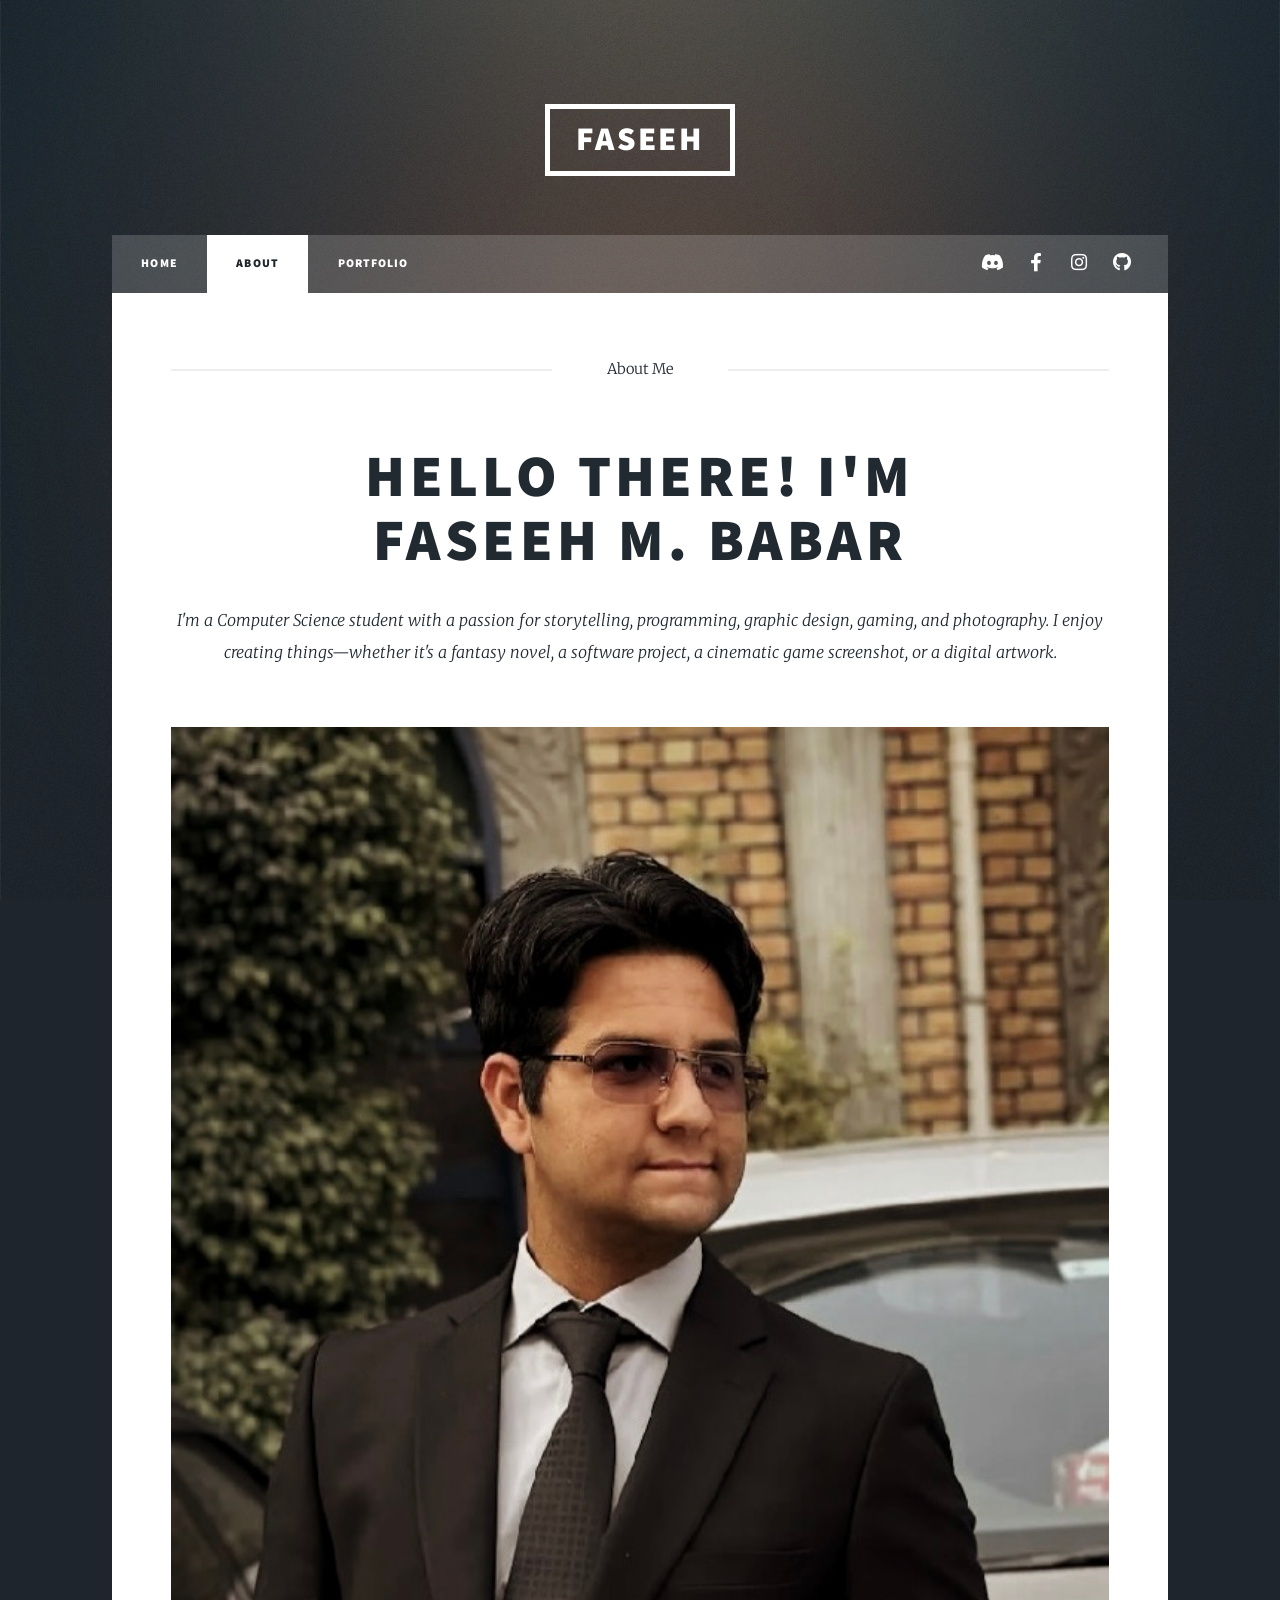
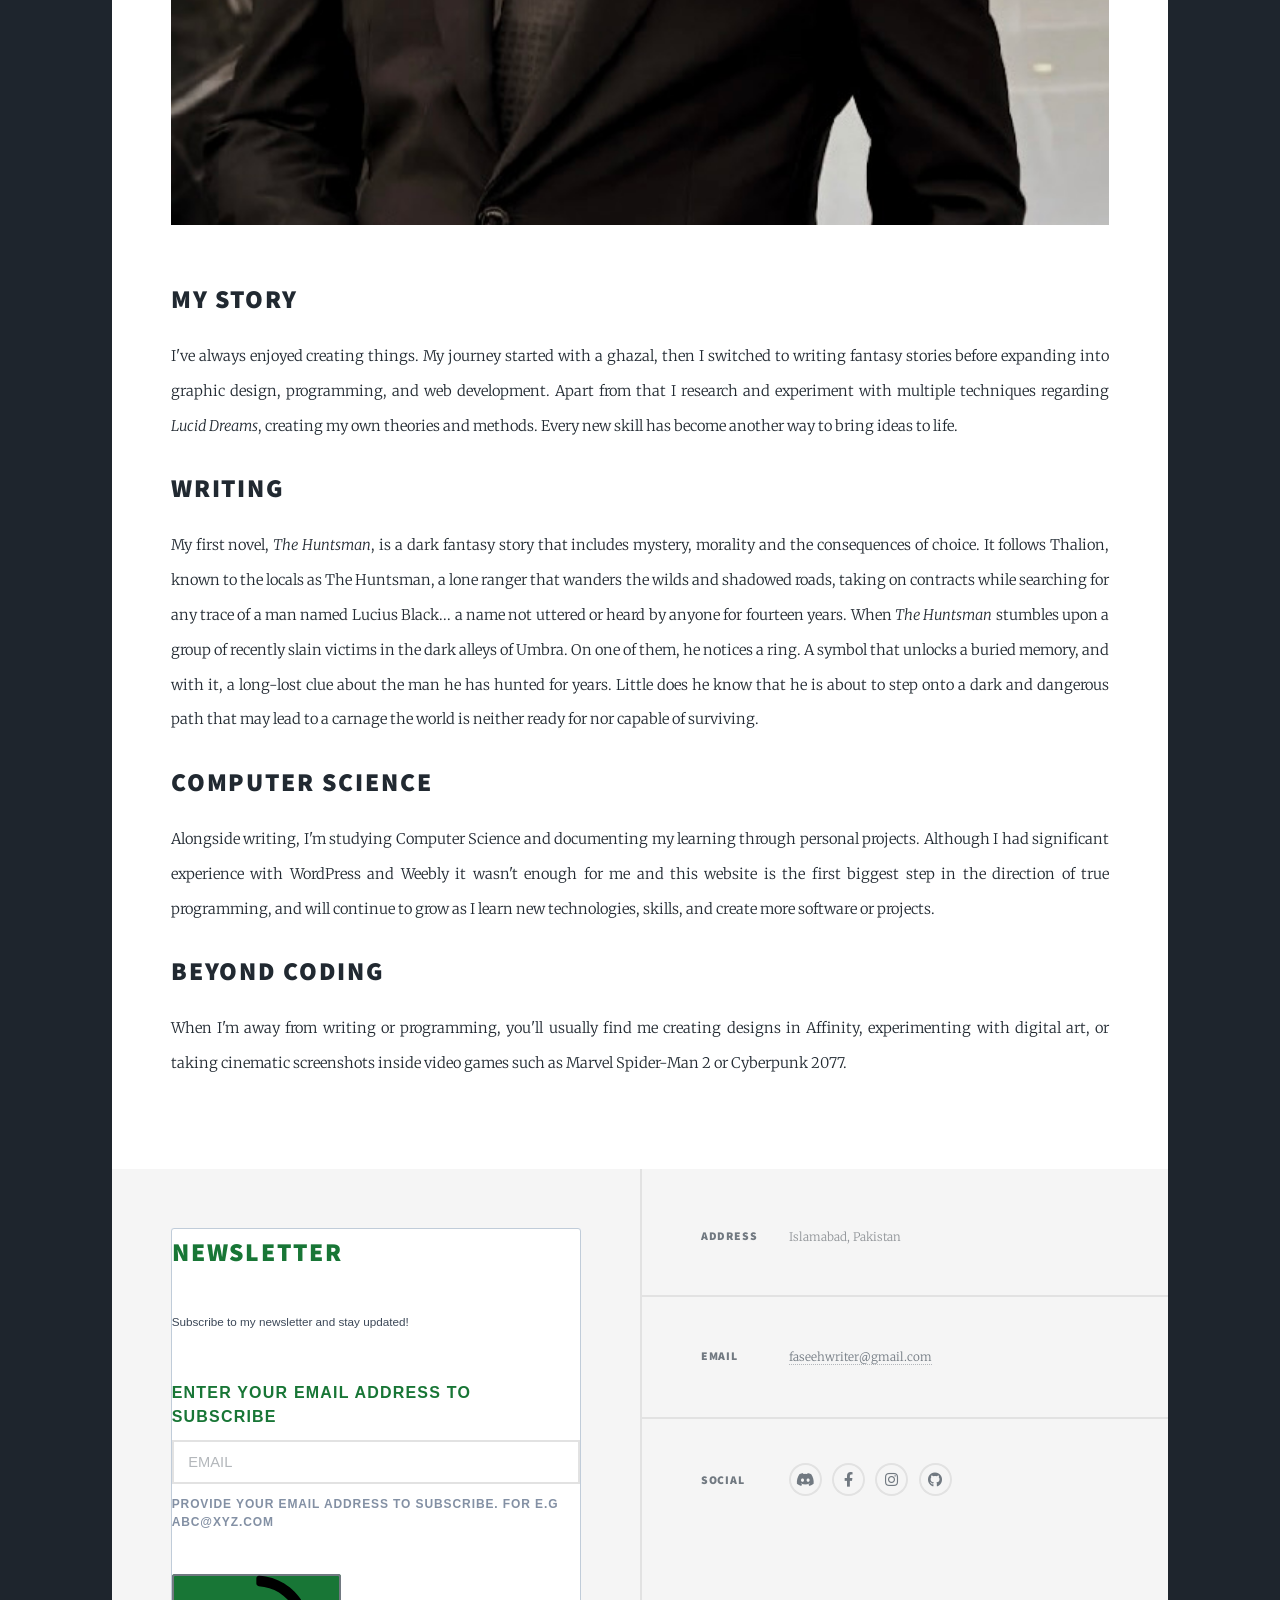
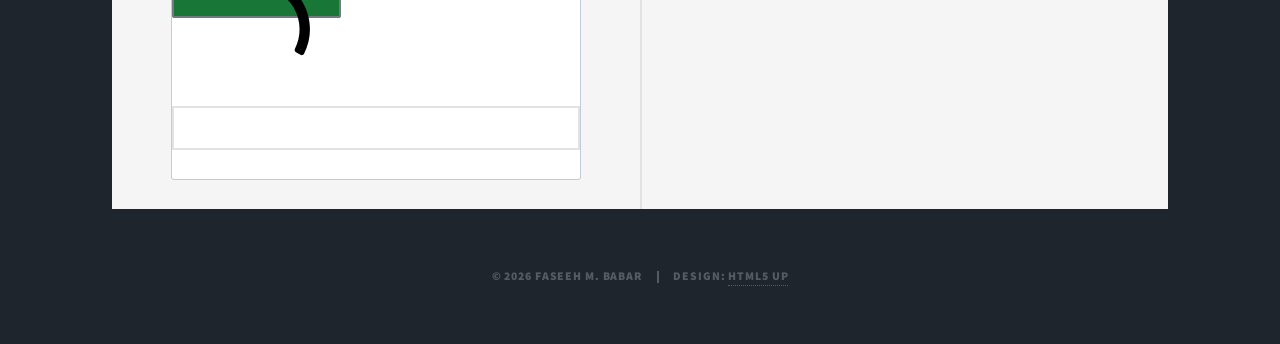
==== commit 68762415: "Added Newsletter Signup form to every page of the website" ====
--- a/about.html
+++ b/about.html
@@ -15,6 +15,62 @@
 		<link rel="canonical" href="https://faseehmbabar.github.io/about.html" />
 		<link rel="stylesheet" href="assets/css/main.css" />
 		<noscript><link rel="stylesheet" href="assets/css/noscript.css" /></noscript>
+		<style>
+  			@font-face {
+    			font-display: block;
+    			font-family: Roboto;
+    			src: url(https://assets.brevo.com/font/Roboto/Latin/normal/normal/7529907e9eaf8ebb5220c5f9850e3811.woff2) format("woff2"), url(https://assets.brevo.com/font/Roboto/Latin/normal/normal/25c678feafdc175a70922a116c9be3e7.woff) format("woff")
+  			}
+
+  			@font-face {
+    			font-display: fallback;
+   				font-family: Roboto;
+    			font-weight: 600;
+    			src: url(https://assets.brevo.com/font/Roboto/Latin/medium/normal/6e9caeeafb1f3491be3e32744bc30440.woff2) format("woff2"), url(https://assets.brevo.com/font/Roboto/Latin/medium/normal/71501f0d8d5aa95960f6475d5487d4c2.woff) format("woff")
+  			}
+
+  			@font-face {
+    			font-display: fallback;
+    			font-family: Roboto;
+    			font-weight: 700;
+    			src: url(https://assets.brevo.com/font/Roboto/Latin/bold/normal/3ef7cf158f310cf752d5ad08cd0e7e60.woff2) format("woff2"), url(https://assets.brevo.com/font/Roboto/Latin/bold/normal/ece3a1d82f18b60bcce0211725c476aa.woff) format("woff")
+  			}
+
+  			:where(.sib-form-message-panel) {
+    			display: none;
+  			}
+
+  			:where(.sib-form-message-panel .sib-notification__icon) {
+    			width: 20px;
+    			height: 20px;
+  			}
+
+
+  			#sib-container input:-ms-input-placeholder {
+    			font-family: Helvetica, sans-serif;
+    			text-align: left;
+    			color: #c0ccda;
+  			}
+
+  			#sib-container input::placeholder {
+    			font-family: Helvetica, sans-serif;
+    			text-align: left;
+    			color: #c0ccda;
+  			}
+
+  			#sib-container textarea::placeholder {
+    			font-family: Helvetica, sans-serif;
+    			text-align: left;
+    			color: #c0ccda;
+  			}
+
+
+  			#sib-container a {
+    			text-decoration: underline;
+    			color: #2BB2FC;
+  			}
+		</style>
+		<link rel="stylesheet" href="https://sibforms.com/forms/end-form/build/sib-styles.css">
 	</head>
 	<body class="is-preload">
 
@@ -71,25 +127,60 @@
 				<!-- Footer -->
 					<footer id="footer">
 						<section>
-							<form method="post" action="#">
-								<div class="fields">
-									<div class="field">
-										<label for="name">Name</label>
-										<input type="text" name="name" id="name" />
+							<div class="sib-form" style="text-align: center;
+									background-color: #EFF2F7;">
+								<div id="sib-form-container" class="sib-form-container">
+									<div id="error-message" class="sib-form-message-panel" style="font-family: Helvetica, sans-serif; font-size: 16px; text-align: left; color: #661d1d; background-color: #ffeded; border-color: #ff4949; border-radius: 3px; max-width: 540px;">
+										<div class="sib-form-message-panel__text sib-form-message-panel__text--center">
+											<svg viewBox="0 0 512 512" class="sib-icon sib-notification__icon"><path d="M256 40c118.621 0 216 96.075 216 216 0 119.291-96.61 216-216 216-119.244 0-216-96.562-216-216 0-119.203 96.602-216 216-216m0-32C119.043 8 8 119.083 8 256c0 136.997 111.043 248 248 248s248-111.003 248-248C504 119.083 392.957 8 256 8zm-11.49 120h22.979c6.823 0 12.274 5.682 11.99 12.5l-7 168c-.268 6.428-5.556 11.5-11.99 11.5h-8.979c-6.433 0-11.722-5.073-11.99-11.5l-7-168c-.283-6.818 5.167-12.5 11.99-12.5zM256 340c-15.464 0-28 12.536-28 28s12.536 28 28 28 28-12.536 28-28-12.536-28-28-28z" /></svg>
+											<span class="sib-form-message-panel__inner-text">Your subscription could not be saved. Please try again.</span>
+										</div>
 									</div>
-									<div class="field">
-										<label for="email">Email</label>
-										<input type="text" name="email" id="email" />
+									<div id="success-message" class="sib-form-message-panel" style="font-family: Helvetica, sans-serif; font-size: 16px; text-align: left; color: #085229; background-color: #e7faf0; border-color: #13ce66; border-radius: 3px; max-width: 540px;">
+										<div class="sib-form-message-panel__text sib-form-message-panel__text--center">
+											<svg viewBox="0 0 512 512" class="sib-icon sib-notification__icon"><path d="M256 8C119.033 8 8 119.033 8 256s111.033 248 248 248 248-111.003 248-248S392.967 8 256 8 256 8zm0 464c-118.664 0-216-96.055-216-216 0-118.663 96.055-216 216-216 118.664 0 216 96.055 216 216 0 118.663-96.055 216-216 216zm141.63-274.961L217.15 376.071c-4.705 4.667-12.303 4.637-16.97-.068l-85.878-86.572c-4.667-4.705-4.637-12.5.068-16.97l8.52-8.451c4.705-4.667 12.303-4.637 16.97.068l68.976 69.533 163.441-162.13c4.705-4.667 12.303-4.637 16.97.068l8.451 8.52c4.668 4.705 4.637 12.5-.068 16.97z" /></svg>
+											<span class="sib-form-message-panel__inner-text">Your subscription has been successful!!!</span>
+										</div>
 									</div>
-									<div class="field">
-										<label for="message">Message</label>
-										<textarea name="message" id="message" rows="3"></textarea>
+									<div id="sib-container" class="sib-container--large sib-container--vertical" style="max-width: 540px; text-align: center; background-color: rgba(255,255,255,1); border: 1px solid #C0CCD9; border-radius: 3px; direction: ltr;">
+										<form id="sib-form" method="POST" action="https://2d6f6f55.sibforms.com/serve/[base64]" data-type="subscription">
+											<div style="padding: 8px 0;">
+												<div class="sib-form-block" style="font-family: Helvetica, sans-serif; font-size: 32px; font-weight: 700; text-align: left; color: #187636;">
+													<h2 style="color: #187636 !important;">Newsletter</h2>
+												</div>
+											</div>
+											<div style="padding: 8px 0;">
+												<div class="sib-form-block" style="font-family: Helvetica, sans-serif; font-size: 16px; text-align: left; color: #3C4858;">
+													<div class="sib-text-form-block"><p>Subscribe to my newsletter and stay updated!</p></div>
+												</div>
+											</div>
+											<div style="padding: 8px 0;">
+												<div class="sib-input sib-form-block">
+													<div class="form__entry entry_block">
+														<div class="form__label-row">
+															<label class="entry__label" style="font-family: Helvetica, sans-serif; font-size: 16px; font-weight: 700; text-align: left; color: #187636;" for="EMAIL" data-required="*">Enter your email address to subscribe</label>
+															<div class="entry__field"><input class="input" type="text" id="EMAIL" name="EMAIL" autocomplete="off" value="" placeholder="EMAIL" data-required="true" required /></div>
+														</div>
+														<label class="entry__error entry__error--primary" style="font-family: Helvetica, sans-serif; font-size: 16px; text-align: left; color: #661d1d; background-color: #ffeded; border-color: #ff4949; border-radius: 3px;"></label>
+														<label class="entry__specification" style="font-family: Helvetica, sans-serif; font-size: 12px; text-align: left; color: #8390A4;">Provide your email address to subscribe. For e.g abc@xyz.com</label>
+													</div>
+												</div>
+											</div>
+											<div style="padding: 8px 0;"><div class="g-recaptcha-v3" data-sitekey="6LcJTZYtAAAAACTpxKKW1OqyfMGdcH_2gLSbuCvX" style="display: none"></div></div>
+											<div style="padding: 8px 0;">
+												<div class="sib-form-block" style="text-align: left;">
+													<button class="sib-form-block__button sib-form-block__button-with-loader" style="font-family: Helvetica, sans-serif; font-size: 16px; font-weight: 700; text-align: left; color: #FFFFFF !important; background-color: #187636; border-width: 0; border-radius: 3px;" form="sib-form" type="submit">
+														<svg class="icon clickable__icon progress-indicator__icon sib-hide-loader-icon" viewBox="0 0 512 512"><path d="M460.116 373.846l-20.823-12.022c-5.541-3.199-7.54-10.159-4.663-15.874 30.137-59.886 28.343-131.652-5.386-189.946-33.641-58.394-94.896-95.833-161.827-99.676C261.028 55.961 256 50.751 256 44.352V20.309c0-6.904 5.808-12.337 12.703-11.982 83.556 4.306 160.163 50.864 202.11 123.677 42.063 72.696 44.079 162.316 6.031 236.832-3.14 6.148-10.75 8.461-16.728 5.01z" /></svg>
+														SUBSCRIBE
+													</button>
+												</div>
+											</div>
+											<input type="text" name="email_address_check" value="" class="input--hidden" />
+											<input type="hidden" name="locale" value="en" />
+										</form>
 									</div>
 								</div>
-								<ul class="actions">
-									<li><input type="submit" value="Send Message" /></li>
-								</ul>
-							</form>
+							</div>
 						</section>
 						<section class="split contact">
 							<section class="alt">
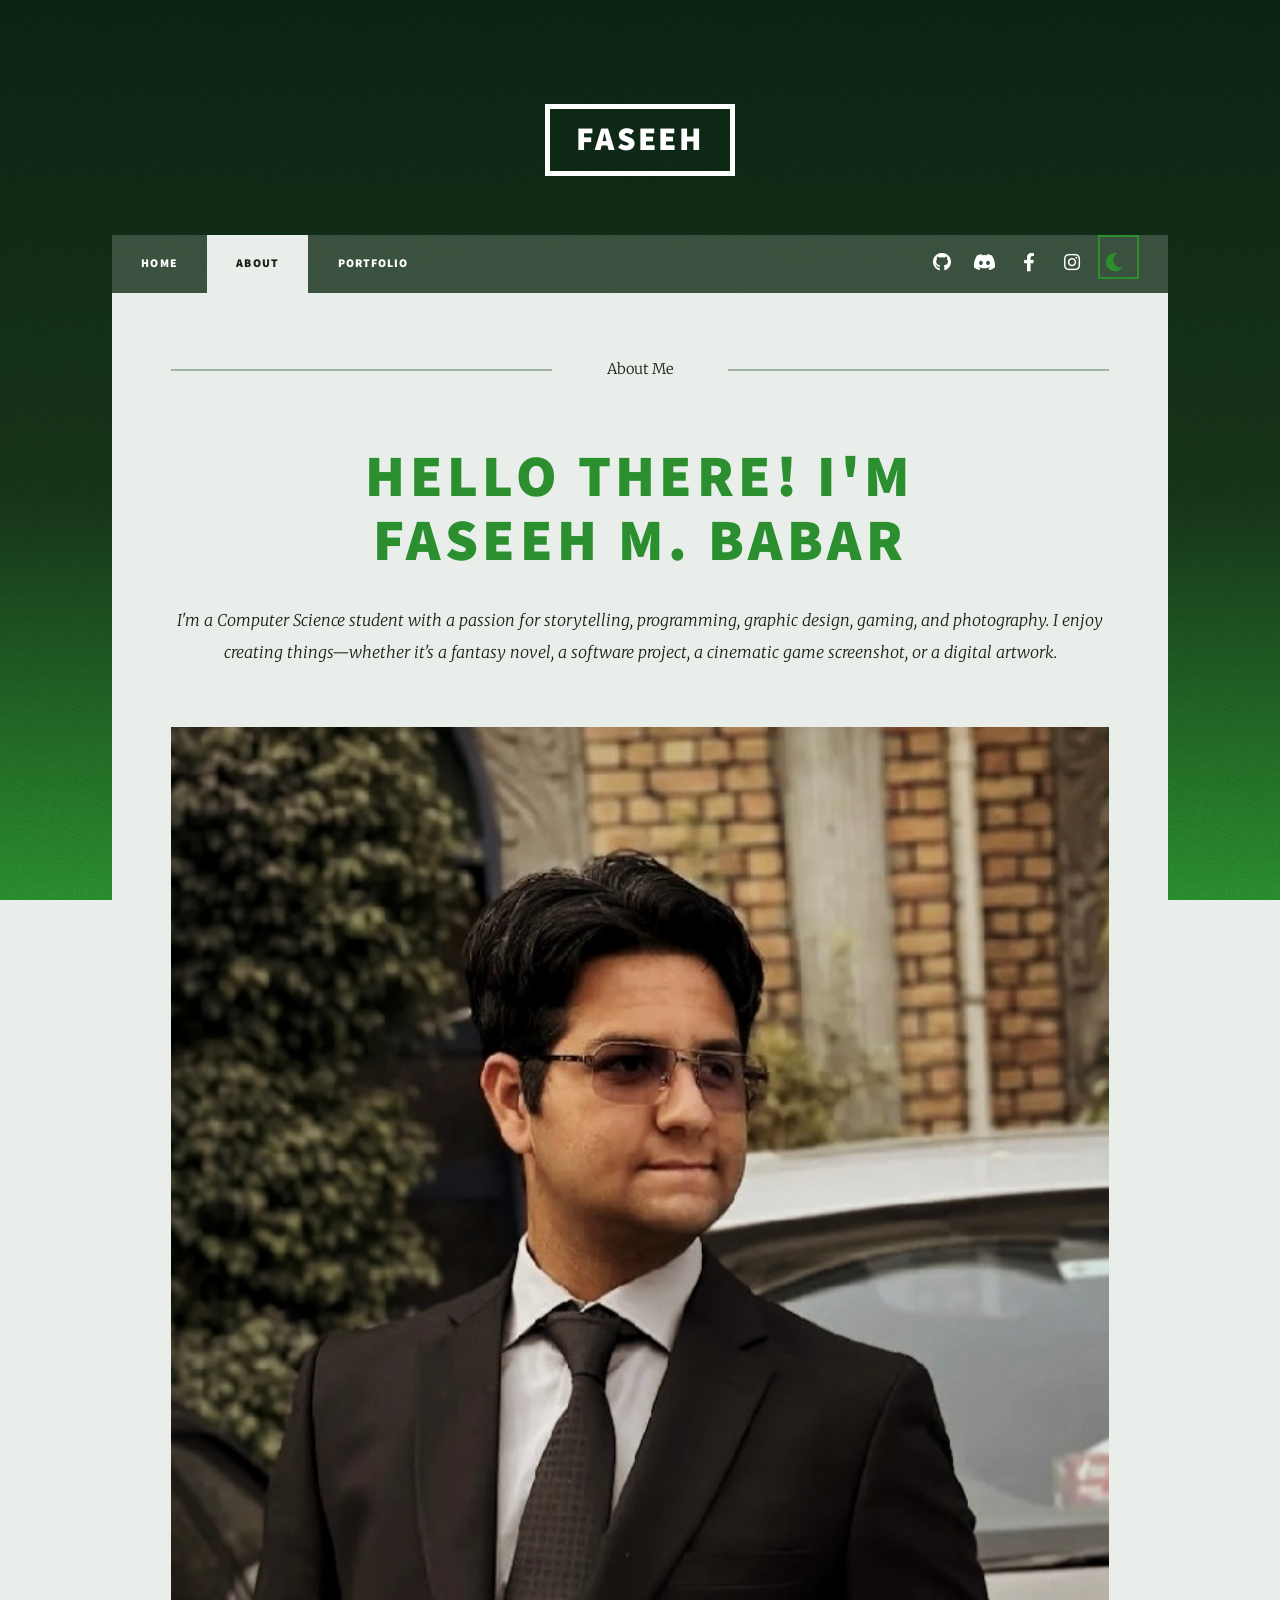
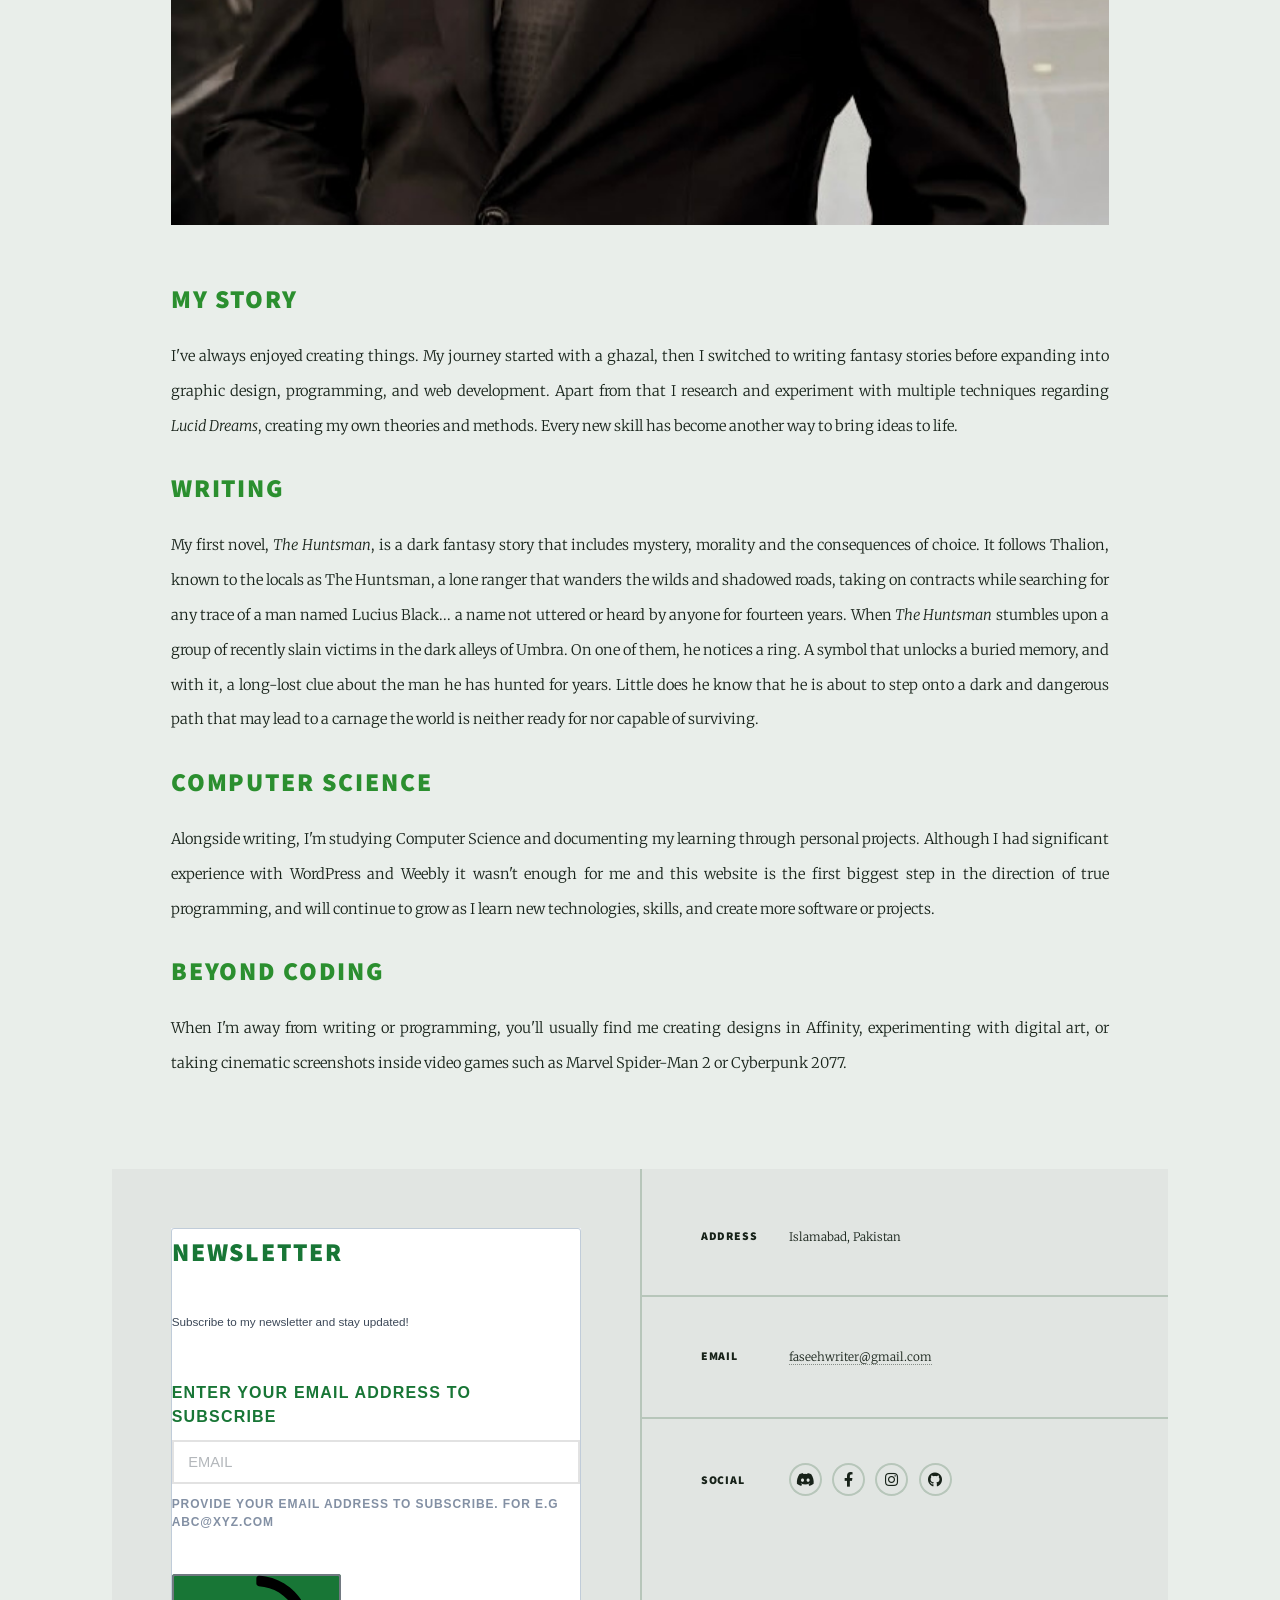
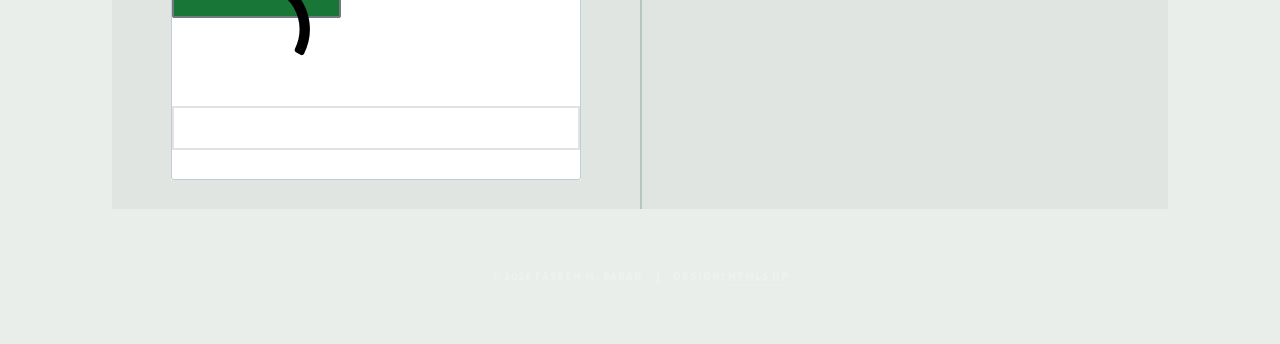
==== commit 120d6382: "Created Dark Mode Toggle to the entire site" ====
--- a/about.html
+++ b/about.html
@@ -6,6 +6,15 @@
 -->
 <html>
 	<head>
+		<script>
+		(function() {
+			try {
+				var stored = localStorage.getItem('theme');
+				var theme = stored | | (window.matchMedia('(prefers-color-scheme: dark)').matches ? 'dark' : 'light');
+				document.documentElement.setAttribute('data-theme', theme);
+			} catch (e) {}
+		})();
+		</script>
 		<title>About Faseeh Babar | Author, Writer &amp, Creator</title>
 		<meta charset="utf-8" />
 		<meta name="viewport" content="width=device-width, initial-scale=1" />
@@ -15,6 +24,7 @@
 		<link rel="canonical" href="https://faseehmbabar.github.io/about.html" />
 		<link rel="stylesheet" href="assets/css/main.css" />
 		<noscript><link rel="stylesheet" href="assets/css/noscript.css" /></noscript>
+		<link rel="stylesheet" href="assets/css/theme-dark.css" />
 		<style>
   			@font-face {
     			font-display: block;
@@ -90,10 +100,15 @@
 							<li><a href="portfolio.html">Portfolio</a></li>
 						</ul>
 						<ul class="icons">
+							<li><a href="https://github.com/faseehmbabar" class="icon brands fa-github"><span class="label">GitHub</span></a></li>
 							<li><a href="https://discordapp.com/users/881889979343700059" class="icon brands fa-discord"><span class="label">Discord</span></a></li>
 							<li><a href="https://facebook.com/faseeh.m.babar" class="icon brands fa-facebook-f"><span class="label">Facebook</span></a></li>
 							<li><a href="https://instagram.com/faseeh.m.babar" class="icon brands fa-instagram"><span class="label">Instagram</span></a></li>
-							<li><a href="https://github.com/faseehmbabar" class="icon brands fa-github"><span class="label">GitHub</span></a></li>
+							<li>
+								<button type="button" id="theme-toggle" class="icon solid fa-moon" aria-pressed="false">
+									<span class="label">Toggle dark mode</span>
+								</button>
+							</li>
 						</ul>
 					</nav>
 
@@ -218,6 +233,7 @@
 			<script src="assets/js/breakpoints.min.js"></script>
 			<script src="assets/js/util.js"></script>
 			<script src="assets/js/main.js"></script>
+			<script src="assets/js/theme.js"></script>
 
 	</body>
 </html>
--- a/assets/css/main.css
+++ b/assets/css/main.css
@@ -298,7 +298,7 @@
 
 		a:hover {
 			border-bottom-color: transparent;
-			color: #18bfef !important;
+			color: #2ed933 !important;
 		}
 
 	strong, b {
@@ -2215,8 +2215,8 @@
 		input[type="button"]:hover,
 		button:hover,
 		.button:hover {
-			box-shadow: inset 0 0 0 2px #18bfef;
-			color: #18bfef !important;
+			box-shadow: inset 0 0 0 2px #2ed933;
+			color: #2ed933 !important;
 		}
 
 		input[type="submit"].primary,
@@ -2234,7 +2234,7 @@
 			input[type="button"].primary:hover,
 			button.primary:hover,
 			.button.primary:hover {
-				background-color: #18bfef;
+				background-color: #2ed933;
 			}
 
 /* Form */
@@ -2491,7 +2491,7 @@
 		input[type="email"]:focus,
 		select:focus,
 		textarea:focus {
-			border-color: #18bfef;
+			border-color: #2ed933;
 		}
 
 	select {
@@ -2526,7 +2526,7 @@
 
 	input[type="checkbox"]:focus + label:before,
 	input[type="radio"]:focus + label:before {
-		border-color: #18bfef;
+		border-color: #2ed933;
 	}
 
 	::-webkit-input-placeholder {
@@ -2890,7 +2890,7 @@
 	}
 
 	ul.icons li a.icon:hover:before {
-		color: #18bfef;
+		color: #2ed933;
 	}
 
 	ul.icons.alt li .icon:before {
@@ -2898,7 +2898,7 @@
 	}
 
 	ul.icons.alt li a.icon:hover:before {
-		box-shadow: inset 0 0 0 2px #18bfef;
+		box-shadow: inset 0 0 0 2px #2ed933;
 	}
 
 /* Section/Article */
@@ -3197,14 +3197,14 @@
 	}
 
 		.pagination a:hover {
-			color: #18bfef !important;
-			border-color: #18bfef;
+			color: #2ed933 !important;
+			border-color: #2ed933;
 			z-index: 1;
 		}
 
 			.pagination a:hover + a,
 			.pagination a:hover + span {
-				border-left-color: #18bfef;
+				border-left-color: #2ed933;
 			}
 
 		.pagination a.active {
@@ -3324,7 +3324,7 @@
 
 			#intro a:hover {
 				border-bottom-color: transparent;
-				color: #18bfef !important;
+				color: #2ed933 !important;
 			}
 
 		#intro strong, #intro b {
@@ -3363,8 +3363,8 @@
 			#intro input[type="button"]:hover,
 			#intro button:hover,
 			#intro .button:hover {
-				box-shadow: inset 0 0 0 2px #18bfef;
-				color: #18bfef !important;
+				box-shadow: inset 0 0 0 2px #2ed933;
+				color: #2ed933 !important;
 			}
 
 			#intro input[type="submit"].primary,
@@ -3382,7 +3382,7 @@
 				#intro input[type="button"].primary:hover,
 				#intro button.primary:hover,
 				#intro .button.primary:hover {
-					background-color: #18bfef;
+					background-color: #2ed933;
 				}
 
 		#intro h1 {
@@ -3533,7 +3533,7 @@
 
 			#header a:hover {
 				border-bottom-color: transparent;
-				color: #18bfef !important;
+				color: #2ed933 !important;
 			}
 
 		#header strong, #header b {
@@ -3577,8 +3577,8 @@
 		}
 
 			#header .logo:hover {
-				border-color: #18bfef !important;
-				color: #18bfef !important;
+				border-color: #2ed933 !important;
+				color: #2ed933 !important;
 			}
 
 		@media screen and (max-width: 980px) {
@@ -3632,7 +3632,7 @@
 		}
 
 		#nav ul.icons li a.icon:hover:before {
-			color: #18bfef;
+			color: #2ed933;
 		}
 
 		#nav ul.icons.alt li .icon:before {
@@ -3640,7 +3640,7 @@
 		}
 
 		#nav ul.icons.alt li a.icon:hover:before {
-			box-shadow: inset 0 0 0 2px #18bfef;
+			box-shadow: inset 0 0 0 2px #2ed933;
 		}
 
 		#nav input, #nav select, #nav textarea {
@@ -3654,7 +3654,7 @@
 
 			#nav a:hover {
 				border-bottom-color: transparent;
-				color: #18bfef !important;
+				color: #2ed933 !important;
 			}
 
 		#nav strong, #nav b {
@@ -3730,7 +3730,7 @@
 					}
 
 						#nav ul.links li.active a:hover {
-							color: #18bfef !important;
+							color: #2ed933 !important;
 						}
 
 		#nav ul.icons {
@@ -3974,7 +3974,7 @@
 
 			#footer a:hover {
 				border-bottom-color: transparent;
-				color: #18bfef !important;
+				color: #2ed933 !important;
 			}
 
 		#footer strong, #footer b {
@@ -4017,8 +4017,8 @@
 			#footer input[type="button"]:hover,
 			#footer button:hover,
 			#footer .button:hover {
-				box-shadow: inset 0 0 0 2px #18bfef;
-				color: #18bfef !important;
+				box-shadow: inset 0 0 0 2px #2ed933;
+				color: #2ed933 !important;
 			}
 
 			#footer input[type="submit"].primary,
@@ -4036,7 +4036,7 @@
 				#footer input[type="button"].primary:hover,
 				#footer button.primary:hover,
 				#footer .button.primary:hover {
-					background-color: #18bfef;
+					background-color: #2ed933;
 				}
 
 		#footer label {
@@ -4056,7 +4056,7 @@
 			#footer input[type="email"]:focus,
 			#footer select:focus,
 			#footer textarea:focus {
-				border-color: #18bfef;
+				border-color: #2ed933;
 			}
 
 		#footer select {
@@ -4091,7 +4091,7 @@
 
 		#footer input[type="checkbox"]:focus + label:before,
 		#footer input[type="radio"]:focus + label:before {
-			border-color: #18bfef;
+			border-color: #2ed933;
 		}
 
 		#footer ::-webkit-input-placeholder {
@@ -4119,7 +4119,7 @@
 		}
 
 		#footer ul.icons li a.icon:hover:before {
-			color: #18bfef;
+			color: #2ed933;
 		}
 
 		#footer ul.icons.alt li .icon:before {
@@ -4127,7 +4127,7 @@
 		}
 
 		#footer ul.icons.alt li a.icon:hover:before {
-			box-shadow: inset 0 0 0 2px #18bfef;
+			box-shadow: inset 0 0 0 2px #2ed933;
 		}
 
 		#footer header.major .date:before, #footer header.major .date:after {
@@ -4167,14 +4167,14 @@
 		}
 
 			#footer .pagination a:hover {
-				color: #18bfef !important;
-				border-color: #18bfef;
+				color: #2ed933 !important;
+				border-color: #2ed933;
 				z-index: 1;
 			}
 
 				#footer .pagination a:hover + a,
 				#footer .pagination a:hover + span {
-					border-left-color: #18bfef;
+					border-left-color: #2ed933;
 				}
 
 			#footer .pagination a.active {
@@ -4411,7 +4411,7 @@
 
 			#copyright a:hover {
 				border-bottom-color: transparent;
-				color: #18bfef !important;
+				color: #2ed933 !important;
 			}
 
 		#copyright strong, #copyright b {
@@ -4824,4 +4824,140 @@
 
     color: white;
     font-size: 1rem;
-}+}
+
+/* Site palette overrides. */
+body {
+    background-color: #e9eeea;
+    color: #172219;
+}
+
+#wrapper > .bg {
+    background-color: #17351a;
+    background-image: url("../../images/overlay.png"), linear-gradient(180deg, #0b2514 0%, #17351a 55%, #2b8f2f 100%);
+    background-size: auto, cover;
+    background-position: center, center;
+    background-repeat: repeat, no-repeat;
+}
+
+#wrapper.fade-in:before {
+    background: #17351a;
+}
+
+#main {
+    background-color: #e9eeea;
+}
+
+#footer {
+    background-color: #e1e5e2;
+    color: #172219;
+}
+
+body, input, select, textarea,
+#footer input, #footer select, #footer textarea {
+    color: #172219;
+}
+
+#main h1, #main h2, #main h3, #main h4, #main h5, #main h6 {
+    color: #2b8f2f;
+}
+
+#main a {
+    color: #2b8f2f;
+    border-bottom-color: rgba(43, 143, 47, 0.5);
+}
+
+/* Footer contact details share the Address color and become green on hover. */
+#footer h1, #footer h2, #footer h3, #footer h4, #footer h5, #footer h6,
+#footer a,
+#footer ul.icons.alt li .icon:before {
+    color: #172219;
+}
+
+#footer a {
+    border-bottom-color: rgba(23, 34, 25, 0.45);
+}
+
+#footer a:hover,
+#footer ul.icons.alt li a.icon:hover:before {
+    color: #2ed933 !important;
+    border-color: #2ed933;
+}
+
+#footer ul.icons.alt li .icon:before {
+    box-shadow: inset 0 0 0 2px #b7c6ba;
+}
+
+#footer ul.icons.alt li a.icon:hover:before {
+    box-shadow: inset 0 0 0 2px #2ed933;
+}
+
+/* Main dividers: stronger than the footer, but still a soft green-grey. */
+#main > *,
+#main > .posts > article {
+    border-color: #9fb5a5;
+}
+
+#main > * {
+    border-top-color: #9fb5a5;
+}
+
+#footer > section,
+#footer > section.split > section {
+    border-color: #b7c6ba;
+}
+
+a:hover,
+#nav ul.links li a:hover,
+#nav ul.icons li a.icon:hover:before,
+ul.icons li a.icon:hover:before {
+    color: #2ed933 !important;
+}
+
+input[type="submit"],
+input[type="reset"],
+input[type="button"],
+button,
+.button {
+    box-shadow: inset 0 0 0 2px #2b8f2f;
+    color: #2b8f2f !important;
+}
+
+input[type="submit"]:hover,
+input[type="reset"]:hover,
+input[type="button"]:hover,
+button:hover,
+.button:hover {
+    box-shadow: inset 0 0 0 2px #2ed933;
+    color: #2ed933 !important;
+}
+
+input[type="submit"].primary,
+input[type="reset"].primary,
+input[type="button"].primary,
+button.primary,
+.button.primary,
+#nav ul.links li.active a {
+    background-color: #2b8f2f;
+    border-color: #2b8f2f;
+}
+
+input:focus,
+select:focus,
+textarea:focus {
+    border-color: #2b8f2f;
+    box-shadow: 0 0 0 1px #2b8f2f;
+}
+
+/* Keep the current page tab consistent with the main-page background. */
+#nav ul.links li.active a,
+#nav ul.links li.active a:hover {
+    background-color: #e9eeea;
+    color: #172219 !important;
+}
+
+/* The two horizontal rules flanking dates such as “Welcome”. */
+#main header.major > .date:before,
+#main header.major > .date:after {
+    border-top-color: #9fb5a5;
+}
--- a/assets/css/noscript.css
+++ b/assets/css/noscript.css
@@ -9,8 +9,8 @@
 /* Wrapper */
 
 	#wrapper {
-		background-color: #212931;
-		background-image: url("../../images/overlay.png"), linear-gradient(0deg, rgba(0, 0, 0, 0.1), rgba(0, 0, 0, 0.1)), url("../../images/bg.jpg");
+		background-color: #17351a;
+		background-image: url("../../images/overlay.png"), linear-gradient(135deg, #0b2514 0%, #17351a 55%, #2b8f2f 100%);
 		background-size: auto,								auto,														100% auto;
 		background-position: center,								center,														top center;
 		background-repeat: repeat,								no-repeat,													no-repeat;
@@ -33,4 +33,4 @@
 			-ms-transform: none;
 			transform: none;
 			opacity: 1;
-		}+		}
--- a/assets/css/theme-dark.css
+++ b/assets/css/theme-dark.css
@@ -0,0 +1,141 @@
+/* ==========================================================================
+   Dark mode — loaded AFTER main.css and noscript.css on every page.
+   Activates when <html data-theme="dark">, set by the inline script in
+   <head> and toggled by assets/js/theme.js.
+
+   NOTE: #header / #nav are left untouched on purpose — they always sit on
+   top of the dark hero background image (#wrapper > .bg), so their text is
+   already white in both themes. Only the light "card" surfaces (#main,
+   #footer, forms) need a dark variant.
+   ========================================================================== */
+
+/* --- Theme-toggle button reset (applies in both themes) --- */
+/* --- Theme-toggle button reset (applies in both themes) --- */
+#theme-toggle {
+	-webkit-appearance: none;
+	appearance: none;
+	background: none;
+	border: 0;
+	outline: none;
+	margin: 0;
+	padding: 0;
+	display: inline-block;
+	line-height: inherit;
+	color: #ffffff;
+	font: inherit;
+	cursor: pointer;
+}
+
+#theme-toggle:hover:before,
+#theme-toggle:focus-visible:before {
+	color: #2ed933 !important;
+}
+
+/* --- Dark palette --- */
+
+html[data-theme="dark"] body {
+	background-color: #14181a;
+	color: #dfe3e0;
+}
+
+html[data-theme="dark"] #main {
+	background-color: #14181a;
+}
+
+html[data-theme="dark"] #main h1,
+html[data-theme="dark"] #main h2,
+html[data-theme="dark"] #main h3,
+html[data-theme="dark"] #main h4,
+html[data-theme="dark"] #main h5,
+html[data-theme="dark"] #main h6 {
+	color: #3fd946;
+}
+
+html[data-theme="dark"] #main a {
+	color: #3fd946;
+	border-bottom-color: rgba(63, 217, 70, 0.5);
+}
+
+html[data-theme="dark"] #footer {
+	background-color: #1a1f1c;
+	color: #dfe3e0;
+}
+
+html[data-theme="dark"] body,
+html[data-theme="dark"] input,
+html[data-theme="dark"] select,
+html[data-theme="dark"] textarea,
+html[data-theme="dark"] #footer input,
+html[data-theme="dark"] #footer select,
+html[data-theme="dark"] #footer textarea {
+	color: #dfe3e0;
+}
+
+html[data-theme="dark"] #footer h1,
+html[data-theme="dark"] #footer h2,
+html[data-theme="dark"] #footer h3,
+html[data-theme="dark"] #footer h4,
+html[data-theme="dark"] #footer h5,
+html[data-theme="dark"] #footer h6,
+html[data-theme="dark"] #footer a,
+html[data-theme="dark"] #footer ul.icons.alt li .icon:before {
+	color: #dfe3e0;
+}
+
+html[data-theme="dark"] #footer a {
+	border-bottom-color: rgba(223, 227, 224, 0.35);
+}
+
+html[data-theme="dark"] #footer a:hover,
+html[data-theme="dark"] #footer ul.icons.alt li a.icon:hover:before {
+	color: #2ed933 !important;
+	border-color: #2ed933;
+}
+
+html[data-theme="dark"] #footer ul.icons.alt li .icon:before {
+	box-shadow: inset 0 0 0 2px #33403a;
+}
+
+/* Borders */
+html[data-theme="dark"] #main > *,
+html[data-theme="dark"] #main > .posts > article {
+	border-color: #2f3a34;
+}
+
+html[data-theme="dark"] #footer > section,
+html[data-theme="dark"] #footer > section.split > section {
+	border-color: #283029;
+}
+
+html[data-theme="dark"] #main header.major > .date:before,
+html[data-theme="dark"] #main header.major > .date:after {
+	border-top-color: #2f3a34;
+}
+
+/* Form fields (the newsletter form + coming-soon.html contact form) */
+html[data-theme="dark"] input[type="text"],
+html[data-theme="dark"] input[type="password"],
+html[data-theme="dark"] input[type="email"],
+html[data-theme="dark"] select,
+html[data-theme="dark"] textarea {
+	background-color: #1f2422;
+	border-color: #3a453e;
+	color: #dfe3e0;
+}
+
+/* Buttons keep their green accent — it already has good contrast on dark */
+html[data-theme="dark"] input[type="submit"],
+html[data-theme="dark"] input[type="reset"],
+html[data-theme="dark"] input[type="button"],
+html[data-theme="dark"] button,
+html[data-theme="dark"] .button {
+	color: #3fd946 !important;
+	box-shadow: inset 0 0 0 2px #3fd946;
+}
+
+/* "Current page" pill in the nav — must match the new dark #main background */
+html[data-theme="dark"] #nav ul.links li.active a,
+html[data-theme="dark"] #nav ul.links li.active a:hover {
+	background-color: #14181a;
+	color: #dfe3e0 !important;
+}
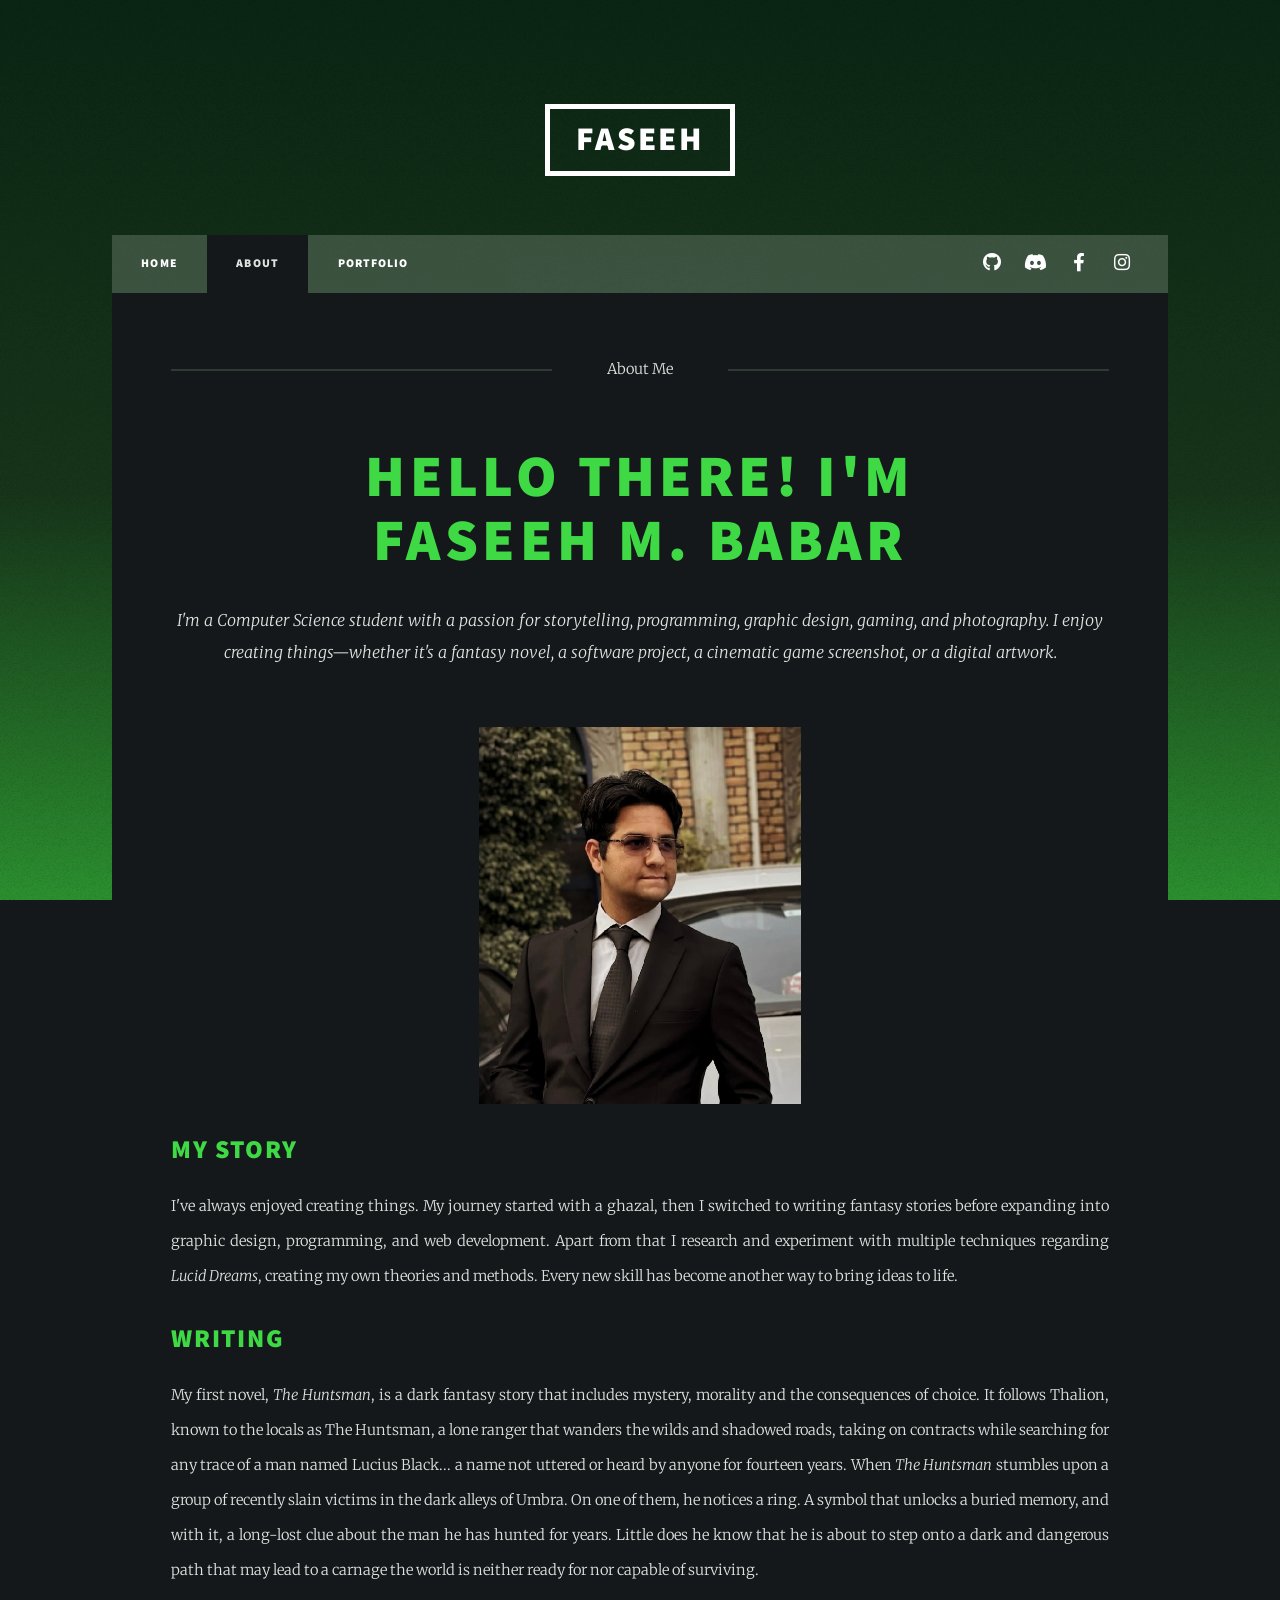
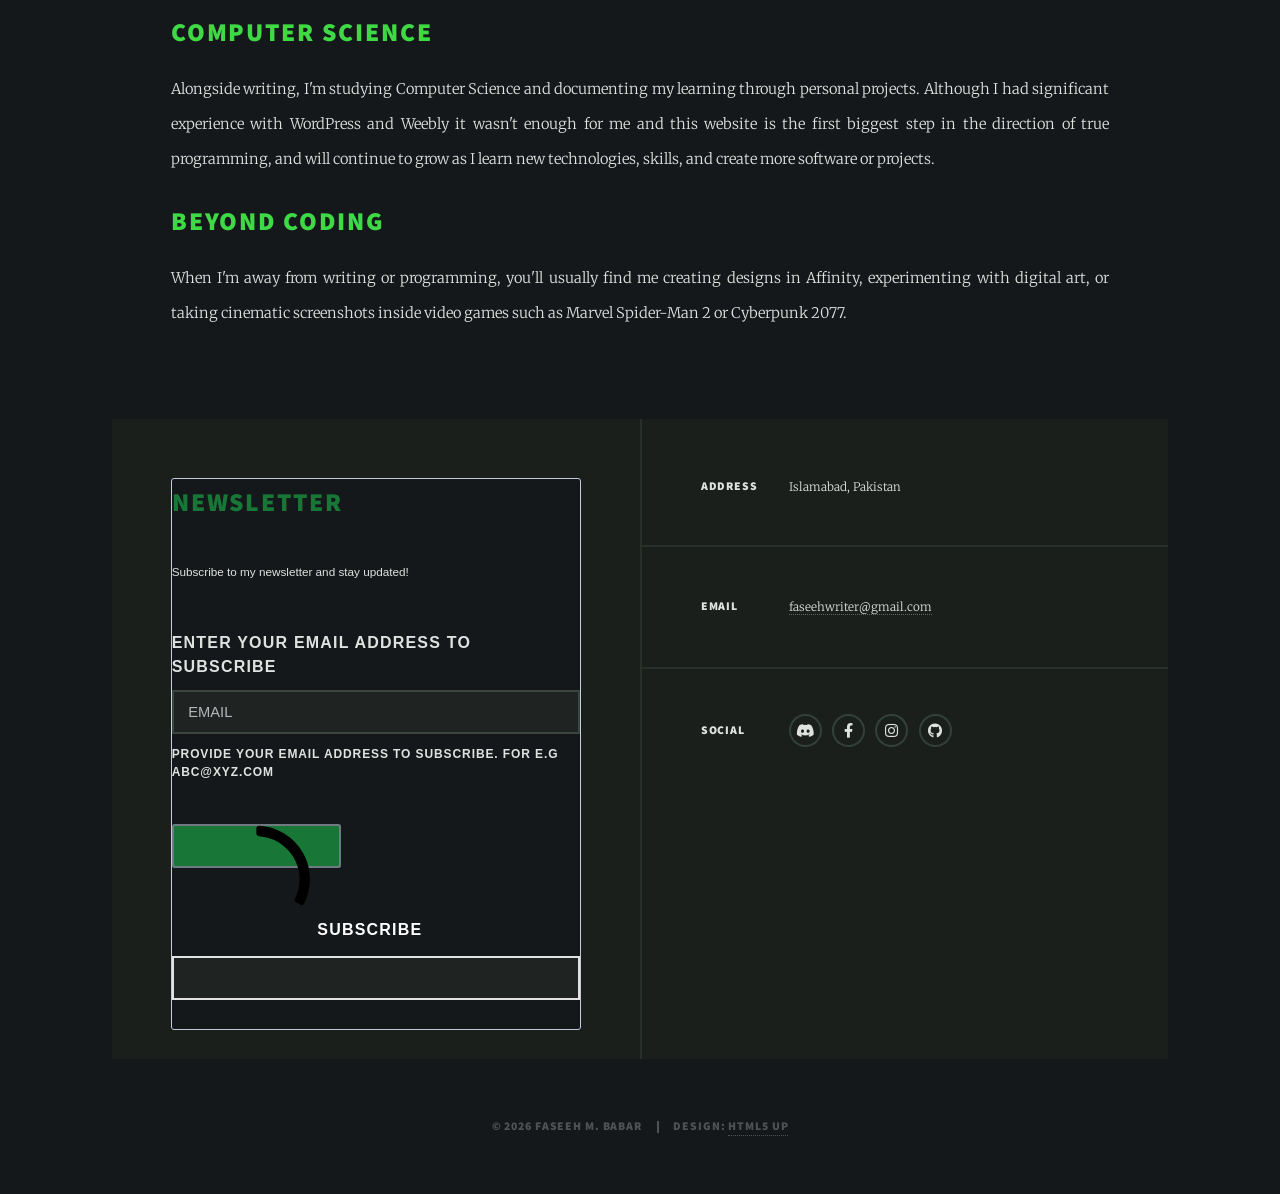
==== commit bdccb54c: "Added lots of stuff" ====
--- a/about.html
+++ b/about.html
@@ -4,19 +4,11 @@
 	html5up.net | @ajlkn
 	Free for personal and commercial use under the CCA 3.0 license (html5up.net/license)
 -->
-<html>
+<html data-theme="dark">
 	<head>
-		<script>
-		(function() {
-			try {
-				var stored = localStorage.getItem('theme');
-				var theme = stored | | (window.matchMedia('(prefers-color-scheme: dark)').matches ? 'dark' : 'light');
-				document.documentElement.setAttribute('data-theme', theme);
-			} catch (e) {}
-		})();
-		</script>
 		<title>About Faseeh Babar | Author, Writer &amp, Creator</title>
 		<meta charset="utf-8" />
+		<meta name="color-scheme" content="dark" />
 		<meta name="viewport" content="width=device-width, initial-scale=1" />
 		<meta name="description" content="Learn more about Faseeh Babar, author of The Huntsman, and explore his journey as a Computer Science student, designer, and creator." />
 		<meta name="author" content="Faseeh Babar" />
@@ -104,11 +96,6 @@
 							<li><a href="https://discordapp.com/users/881889979343700059" class="icon brands fa-discord"><span class="label">Discord</span></a></li>
 							<li><a href="https://facebook.com/faseeh.m.babar" class="icon brands fa-facebook-f"><span class="label">Facebook</span></a></li>
 							<li><a href="https://instagram.com/faseeh.m.babar" class="icon brands fa-instagram"><span class="label">Instagram</span></a></li>
-							<li>
-								<button type="button" id="theme-toggle" class="icon solid fa-moon" aria-pressed="false">
-									<span class="label">Toggle dark mode</span>
-								</button>
-							</li>
 						</ul>
 					</nav>
 
@@ -126,7 +113,7 @@
                                      I enjoy creating things—whether it's a fantasy novel, a software
     						        project, a cinematic game screenshot, or a digital artwork.</p>
 								</header>
-								<div class="image main"><img src="images/pic01.jpg" alt="Faseeh Muhammad Babar" /></div>
+								<div class="image main about-portrait"><img src="images/pic01.jpg" alt="Faseeh Muhammad Babar" /></div>
 								<h2>My Story</h2>
 								<p> I've always enjoyed creating things. My journey started with a ghazal, then I switched to writing fantasy stories before expanding into graphic design, programming, and web development. Apart from that I research and experiment with multiple techniques regarding <em>Lucid Dreams</em>, creating my own theories and methods. Every new skill has become another way to bring ideas to life.</p>
 								<h2>Writing</h2>
@@ -233,7 +220,6 @@
 			<script src="assets/js/breakpoints.min.js"></script>
 			<script src="assets/js/util.js"></script>
 			<script src="assets/js/main.js"></script>
-			<script src="assets/js/theme.js"></script>
 
 	</body>
-</html>+</html>
--- a/assets/css/main.css
+++ b/assets/css/main.css
@@ -4620,7 +4620,6 @@
 			right: 0;
 			text-align: right;
 			top: 0;
-			vertical-align: middle;
 			width: 7rem;
 		}
 
--- a/assets/css/theme-dark.css
+++ b/assets/css/theme-dark.css
@@ -1,7 +1,6 @@
 /* ==========================================================================
    Dark mode — loaded AFTER main.css and noscript.css on every page.
-   Activates when <html data-theme="dark">, set by the inline script in
-   <head> and toggled by assets/js/theme.js.
+   Enabled on every HTML page with the fixed data-theme attribute.
 
    NOTE: #header / #nav are left untouched on purpose — they always sit on
    top of the dark hero background image (#wrapper > .bg), so their text is
@@ -9,29 +8,11 @@
    #footer, forms) need a dark variant.
    ========================================================================== */
 
-/* --- Theme-toggle button reset (applies in both themes) --- */
-/* --- Theme-toggle button reset (applies in both themes) --- */
-#theme-toggle {
-	-webkit-appearance: none;
-	appearance: none;
-	background: none;
-	border: 0;
-	outline: none;
-	margin: 0;
-	padding: 0;
-	display: inline-block;
-	line-height: inherit;
-	color: #ffffff;
-	font: inherit;
-	cursor: pointer;
-}
-
-#theme-toggle:hover:before,
-#theme-toggle:focus-visible:before {
-	color: #2ed933 !important;
-}
-
 /* --- Dark palette --- */
+
+html {
+	color-scheme: dark;
+}
 
 html[data-theme="dark"] body {
 	background-color: #14181a;
@@ -138,4 +119,131 @@
 html[data-theme="dark"] #nav ul.links li.active a:hover {
 	background-color: #14181a;
 	color: #dfe3e0 !important;
-}+}
+
+/* The newsletter widget uses inline light colors from its provider. */
+html[data-theme="dark"] .sib-form,
+html[data-theme="dark"] #sib-form-container,
+html[data-theme="dark"] #sib-container {
+	background-color: #14181a !important;
+	color: #dfe3e0 !important;
+}
+
+html[data-theme="dark"] #sib-container h2,
+html[data-theme="dark"] #sib-container p,
+html[data-theme="dark"] #sib-container label {
+	color: #dfe3e0 !important;
+}
+
+html[data-theme="dark"] #sib-container .entry__field input {
+	background-color: #1f2422 !important;
+	border-color: #3a453e !important;
+	color: #dfe3e0 !important;
+}
+
+/* Homepage feature: contained portrait beside the introduction. */
+html[data-theme="dark"] #main > .post.featured {
+	display: grid;
+	grid-template-columns: minmax(0, 0.85fr) minmax(0, 1.15fr);
+	grid-template-rows: auto minmax(18rem, auto);
+	align-items: center;
+	column-gap: clamp(2rem, 5vw, 4rem);
+	row-gap: 2rem;
+	padding: 4rem;
+}
+
+html[data-theme="dark"] #main > .post.featured > header.feature-kicker {
+	grid-column: 1 / -1;
+	grid-row: 1;
+	width: 100%;
+	margin: 0;
+}
+
+html[data-theme="dark"] #main > .post.featured > header.feature-kicker > .date {
+	margin: 0;
+}
+
+html[data-theme="dark"] #main > .post.featured > .feature-copy {
+	grid-column: 2;
+	grid-row: 2;
+	text-align: left;
+}
+
+html[data-theme="dark"] #main > .post.featured > .feature-copy h2 {
+	white-space: nowrap;
+	margin: 0 0 1.5rem;
+}
+
+html[data-theme="dark"] #main > .post.featured > .feature-copy p {
+	text-align: left;
+}
+
+html[data-theme="dark"] #main > .post.featured > .image.main {
+	grid-column: 1;
+	grid-row: 2;
+	justify-self: center;
+	width: 100%;
+	max-width: 22rem;
+	height: min(30rem, 42vw);
+	min-height: 18rem;
+	margin: 0;
+	overflow: hidden;
+}
+
+html[data-theme="dark"] #main > .post.featured > .image.main img {
+	width: 100%;
+	height: 100%;
+	object-fit: cover;
+	object-position: center;
+}
+
+html[data-theme="dark"] #main > .post.featured > .feature-copy > ul.actions {
+	justify-content: flex-start;
+	margin: 1rem 0 0;
+}
+
+/* About portrait: cap its width instead of stretching across the article. */
+html[data-theme="dark"] #main .about-portrait.image.main {
+	width: min(100%, 22rem);
+	margin: 2rem auto;
+}
+
+html[data-theme="dark"] #main .about-portrait.image.main img {
+	width: 100%;
+	height: auto;
+}
+
+@media screen and (max-width: 736px) {
+	html[data-theme="dark"] #main > .post.featured {
+		grid-template-columns: minmax(0, 1fr);
+		grid-template-rows: auto auto auto;
+		gap: 1.5rem;
+		padding: 3rem 2rem 2rem;
+	}
+
+	html[data-theme="dark"] #main > .post.featured > header.feature-kicker {
+		grid-column: 1;
+		grid-row: 1;
+	}
+
+	html[data-theme="dark"] #main > .post.featured > .image.main {
+		grid-column: 1;
+		grid-row: 2;
+		width: min(100%, 22rem);
+		height: min(28rem, 85vw);
+		min-height: 0;
+	}
+
+	html[data-theme="dark"] #main > .post.featured > .feature-copy {
+		grid-column: 1;
+		grid-row: 3;
+	}
+
+	html[data-theme="dark"] #main > .post.featured > .feature-copy h2 {
+		font-size: 2.5rem;
+	}
+
+	html[data-theme="dark"] #main > .post.featured > .feature-copy > ul.actions {
+		margin-top: 0;
+	}
+}
